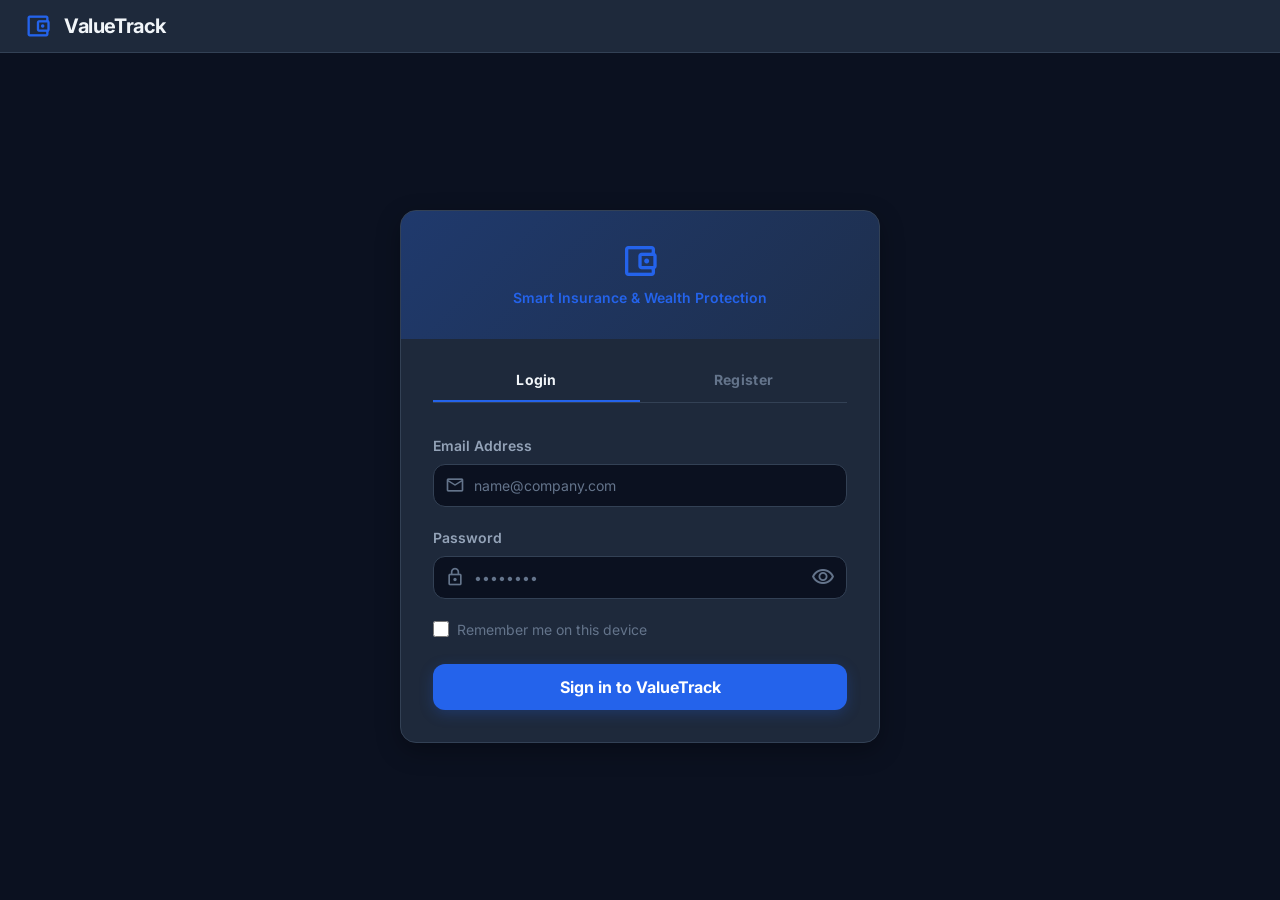
==== frontend/admin.html @ 28336336 "add admin panel" ====
<!DOCTYPE html>
<html lang="en">
<head>
    <meta charset="UTF-8">
    <meta name="viewport" content="width=device-width, initial-scale=1.0">
    <title>ValueTrack — Admin Panel</title>
    <meta name="description" content="Admin panel for managing insurance plans, scoring weights, and expense categories.">
    <link rel="stylesheet" href="css/styles.css">
</head>
<body>
    <div class="app-layout">
        <!-- Sidebar -->
        <aside class="sidebar">
            <div class="sidebar-brand">
                <div class="sidebar-brand-icon">
                    <span class="material-symbols-outlined">admin_panel_settings</span>
                </div>
                <div>
                    <div class="sidebar-brand-title">ValueTrack</div>
                    <div class="sidebar-brand-sub">Admin Panel</div>
                </div>
            </div>
            <nav class="sidebar-nav">
                <a href="dashboard.html">
                    <span class="material-symbols-outlined">dashboard</span>
                    <span>Dashboard</span>
                </a>
                <a href="loans.html">
                    <span class="material-symbols-outlined">payments</span>
                    <span>Loans &amp; EMI</span>
                </a>
                <a href="expenses.html">
                    <span class="material-symbols-outlined">receipt_long</span>
                    <span>Expenses</span>
                </a>
                <a href="insurance.html">
                    <span class="material-symbols-outlined">verified_user</span>
                    <span>Insurance</span>
                </a>
                <div class="sidebar-divider"></div>
                <a href="admin.html" class="active">
                    <span class="material-symbols-outlined fill-icon">admin_panel_settings</span>
                    <span>Admin Panel</span>
                </a>
            </nav>
            <div class="sidebar-footer">
                <div class="sidebar-user" onclick="logout()" style="cursor:pointer;" title="Click to logout">
                    <div class="sidebar-user-avatar" style="background:var(--color-danger);">
                        <span class="material-symbols-outlined" style="font-size:1.25rem;">shield_person</span>
                    </div>
                    <div style="flex:1; min-width:0;">
                        <div class="sidebar-user-name" id="userName">Admin</div>
                        <div class="sidebar-user-role" style="color:var(--color-warning);">Administrator</div>
                    </div>
                    <span class="material-symbols-outlined" style="font-size:1.125rem; color:var(--color-text-muted);">logout</span>
                </div>
            </div>
        </aside>

        <!-- Main Content -->
        <main class="main-content">
            <!-- Top Header -->
            <header class="top-header">
                <div class="flex items-center gap-4">
                    <h2 class="top-header-title">Admin Panel</h2>
                    <span class="admin-badge">ADMIN</span>
                </div>
                <div class="top-header-actions">
                    <a href="dashboard.html" class="btn btn-outline btn-sm">
                        <span class="material-symbols-outlined" style="font-size:1rem;">arrow_back</span>
                        Back to App
                    </a>
                </div>
            </header>

            <!-- Scrollable Content -->
            <div class="content-area">
                <div class="content-inner" style="display:flex; flex-direction:column; gap:2rem;">

                    <!-- Admin Tab Navigation -->
                    <div class="admin-tabs">
                        <button class="admin-tab-btn active" data-tab="insurance">
                            <span class="material-symbols-outlined">shield</span>
                            Insurance Plans
                        </button>
                        <button class="admin-tab-btn" data-tab="categories">
                            <span class="material-symbols-outlined">category</span>
                            Expense Categories
                        </button>
                        <button class="admin-tab-btn" data-tab="users">
                            <span class="material-symbols-outlined">group</span>
                            Users
                        </button>
                    </div>

                    <!-- TAB 1: Insurance Management -->
                    <div id="tab-insurance" class="admin-tab-panel active">
                        <div class="flex items-center justify-between mb-6">
                            <div>
                                <h2>Insurance Plans</h2>
                                <p class="text-sm text-muted mt-1">Manage insurance plans. Changes reflect immediately in recommendations.</p>
                            </div>
                            <button class="btn btn-primary" id="btnAddPlan">
                                <span class="material-symbols-outlined" style="font-size:1.125rem;">add</span>
                                Add Plan
                            </button>
                        </div>

                        <div id="insuranceAlert"></div>

                        <div class="card-flat">
                            <div class="table-wrap">
                                <table id="insuranceTable">
                                    <thead>
                                        <tr>
                                            <th>ID</th>
                                            <th>Plan Name</th>
                                            <th>Type</th>
                                            <th>Age</th>
                                            <th style="text-align:right;">Premium/mo</th>
                                            <th style="text-align:right;">Coverage</th>
                                            <th>Critical</th>
                                            <th>Maternity</th>
                                            <th>Accident</th>
                                            <th>Co-Pay</th>
                                            <th>Actions</th>
                                        </tr>
                                    </thead>
                                    <tbody id="insuranceTableBody">
                                        <tr><td colspan="11" class="text-center text-muted" style="padding:2rem;">Loading...</td></tr>
                                    </tbody>
                                </table>
                            </div>
                        </div>
                    </div>

                    <!-- TAB 2: Expense Categories -->
                    <div id="tab-categories" class="admin-tab-panel">
                        <div class="flex items-center justify-between mb-6">
                            <div>
                                <h2>Expense Categories</h2>
                                <p class="text-sm text-muted mt-1">Manage categories available for expense tracking.</p>
                            </div>
                            <button class="btn btn-primary" id="btnAddCategory">
                                <span class="material-symbols-outlined" style="font-size:1.125rem;">add</span>
                                Add Category
                            </button>
                        </div>

                        <div id="categoriesAlert"></div>

                        <div class="card-flat" style="max-width:640px;">
                            <div class="table-wrap">
                                <table id="categoriesTable">
                                    <thead>
                                        <tr>
                                            <th>ID</th>
                                            <th>Icon</th>
                                            <th>Category Name</th>
                                            <th>Actions</th>
                                        </tr>
                                    </thead>
                                    <tbody id="categoriesTableBody">
                                        <tr><td colspan="4" class="text-center text-muted" style="padding:2rem;">Loading...</td></tr>
                                    </tbody>
                                </table>
                            </div>
                        </div>
                    </div>

                    <!-- TAB 3: Users (read-only) -->
                    <div id="tab-users" class="admin-tab-panel">
                        <div class="mb-6">
                            <h2>User Accounts</h2>
                            <p class="text-sm text-muted mt-1">Overview of all registered users.</p>
                        </div>

                        <div class="card-flat">
                            <div class="table-wrap">
                                <table id="usersTable">
                                    <thead>
                                        <tr>
                                            <th>ID</th>
                                            <th>Name</th>
                                            <th>Email</th>
                                            <th>Role</th>
                                            <th>Registered</th>
                                        </tr>
                                    </thead>
                                    <tbody id="usersTableBody">
                                        <tr><td colspan="5" class="text-center text-muted" style="padding:2rem;">Loading...</td></tr>
                                    </tbody>
                                </table>
                            </div>
                        </div>
                    </div>

                </div>
            </div>
        </main>
    </div>

    <!-- Modal: Insurance Plan Form -->
    <div id="planModal" class="modal-overlay hidden">
        <div class="modal-container">
            <div class="modal-header">
                <h3 id="planModalTitle">Add Insurance Plan</h3>
                <button class="icon-btn" id="closePlanModal">
                    <span class="material-symbols-outlined">close</span>
                </button>
            </div>
            <form id="planForm" class="modal-body">
                <input type="hidden" id="planId">
                <div class="form-row">
                    <div class="form-group">
                        <label class="form-label" for="planName">Plan Name</label>
                        <input class="form-input" type="text" id="planName" required placeholder="e.g. HealthShield Basic">
                    </div>
                    <div class="form-group">
                        <label class="form-label" for="planType">Plan Type</label>
                        <select class="form-select" id="planType" required>
                            <option value="">Select Type</option>
                            <option value="Health">Health</option>
                            <option value="Critical Illness">Critical Illness</option>
                            <option value="Accident">Accident</option>
                            <option value="Maternity">Maternity</option>
                            <option value="Comprehensive">Comprehensive</option>
                        </select>
                    </div>
                </div>
                <div class="form-row">
                    <div class="form-group">
                        <label class="form-label" for="planMinAge">Min Age</label>
                        <input class="form-input" type="number" id="planMinAge" required min="0" max="120" placeholder="18">
                    </div>
                    <div class="form-group">
                        <label class="form-label" for="planMaxAge">Max Age</label>
                        <input class="form-input" type="number" id="planMaxAge" required min="0" max="120" placeholder="65">
                    </div>
                </div>
                <div class="form-row">
                    <div class="form-group">
                        <label class="form-label" for="planPremium">Monthly Premium (₹)</label>
                        <input class="form-input" type="number" id="planPremium" required min="0" step="0.01" placeholder="1500">
                    </div>
                    <div class="form-group">
                        <label class="form-label" for="planCoverage">Coverage Amount (₹)</label>
                        <input class="form-input" type="number" id="planCoverage" required min="0" step="0.01" placeholder="500000">
                    </div>
                </div>
                <div class="form-row">
                    <div class="form-group">
                        <label class="form-label" for="planCoPay">Co-Pay (%)</label>
                        <input class="form-input" type="number" id="planCoPay" min="0" max="100" placeholder="20">
                    </div>
                    <div class="form-group"></div>
                </div>
                <div style="display:flex; gap:2rem; flex-wrap:wrap; padding:0.5rem 0;">
                    <div class="toggle-wrap">
                        <div>
                            <span style="font-size:0.875rem; font-weight:600;">Critical Illness</span><br>
                            <span class="text-xs text-muted">Covers critical illness</span>
                        </div>
                        <label class="toggle-switch">
                            <input type="checkbox" id="planCritical">
                            <span class="toggle-slider"></span>
                        </label>
                    </div>
                    <div class="toggle-wrap">
                        <div>
                            <span style="font-size:0.875rem; font-weight:600;">Maternity</span><br>
                            <span class="text-xs text-muted">Covers maternity</span>
                        </div>
                        <label class="toggle-switch">
                            <input type="checkbox" id="planMaternity">
                            <span class="toggle-slider"></span>
                        </label>
                    </div>
                    <div class="toggle-wrap">
                        <div>
                            <span style="font-size:0.875rem; font-weight:600;">Accident</span><br>
                            <span class="text-xs text-muted">Covers accidents</span>
                        </div>
                        <label class="toggle-switch">
                            <input type="checkbox" id="planAccident">
                            <span class="toggle-slider"></span>
                        </label>
                    </div>
                </div>
                <div class="modal-footer">
                    <button type="button" class="btn btn-secondary" id="cancelPlanModal">Cancel</button>
                    <button type="submit" class="btn btn-primary" id="savePlanBtn">Save Plan</button>
                </div>
            </form>
        </div>
    </div>

    <!-- Modal: Category Form -->
    <div id="categoryModal" class="modal-overlay hidden">
        <div class="modal-container" style="max-width:420px;">
            <div class="modal-header">
                <h3 id="categoryModalTitle">Add Category</h3>
                <button class="icon-btn" id="closeCategoryModal">
                    <span class="material-symbols-outlined">close</span>
                </button>
            </div>
            <form id="categoryForm" class="modal-body">
                <input type="hidden" id="categoryId">
                <div class="form-group">
                    <label class="form-label" for="categoryName">Category Name</label>
                    <input class="form-input" type="text" id="categoryName" required placeholder="e.g. Groceries">
                </div>
                <div class="form-group">
                    <label class="form-label" for="categoryIcon">Material Icon Name</label>
                    <input class="form-input" type="text" id="categoryIcon" placeholder="e.g. shopping_cart">
                    <p class="form-help">Google Material Symbol name (optional)</p>
                </div>
                <div class="modal-footer">
                    <button type="button" class="btn btn-secondary" id="cancelCategoryModal">Cancel</button>
                    <button type="submit" class="btn btn-primary" id="saveCategoryBtn">Save Category</button>
                </div>
            </form>
        </div>
    </div>

    <!-- Confirm Delete Dialog -->
    <div id="deleteModal" class="modal-overlay hidden">
        <div class="modal-container" style="max-width:380px;">
            <div class="modal-header">
                <h3>Confirm Delete</h3>
                <button class="icon-btn" id="closeDeleteModal">
                    <span class="material-symbols-outlined">close</span>
                </button>
            </div>
            <div class="modal-body" style="padding:1.5rem;">
                <p id="deleteMessage" style="color:var(--color-text-secondary);">Are you sure you want to delete this item? This action cannot be undone.</p>
            </div>
            <div class="modal-footer" style="padding:0 1.5rem 1.5rem;">
                <button type="button" class="btn btn-secondary" id="cancelDeleteModal">Cancel</button>
                <button type="button" class="btn btn-danger" id="confirmDeleteBtn">Delete</button>
            </div>
        </div>
    </div>

    <script src="js/api.js"></script>
    <script src="js/admin.js"></script>
</body>
</html>
---- frontend/css/styles.css ----
/* ============================================================
   ValueTrack — Design System & Styles
   Premium dark sidebar layout with Inter font
   Vanilla CSS — Inspired by Stitch designs
   ============================================================ */

/* ---- Google Fonts ---- */
@import url('https://fonts.googleapis.com/css2?family=Inter:wght@300;400;500;600;700;800;900&display=swap');
@import url('https://fonts.googleapis.com/css2?family=Material+Symbols+Outlined:wght,FILL@100..700,0..1&display=swap');

/* ---- CSS Custom Properties (Design Tokens) ---- */
:root {
    --color-primary: #2463eb;
    --color-primary-hover: #1d4ed8;
    --color-primary-soft: rgba(36, 99, 235, 0.10);
    --color-primary-soft-hover: rgba(36, 99, 235, 0.20);
    --color-primary-shadow: rgba(36, 99, 235, 0.25);

    --color-bg: #0B1120;
    --color-surface: #1E293B;
    --color-surface-hover: #334155;
    --color-surface-alt: rgba(11, 17, 32, 0.30);

    --color-text-main: #f1f5f9;
    --color-text-secondary: #94a3b8;
    --color-text-muted: #64748b;
    --color-text-dim: #475569;

    --color-border: #334155;
    --color-border-subtle: rgba(51, 65, 85, 0.60);
    --color-border-hover: #475569;

    --color-success: #22c55e;
    --color-success-soft: rgba(34, 197, 94, 0.10);
    --color-danger: #ef4444;
    --color-danger-soft: rgba(239, 68, 68, 0.10);
    --color-warning: #f59e0b;
    --color-warning-soft: rgba(245, 158, 11, 0.10);
    --color-info: #3b82f6;
    --color-info-soft: rgba(59, 130, 246, 0.10);

    --color-emerald: #10b981;
    --color-emerald-soft: rgba(16, 185, 129, 0.10);
    --color-amber: #f59e0b;
    --color-amber-soft: rgba(245, 158, 11, 0.10);
    --color-indigo: #818cf8;
    --color-indigo-soft: rgba(129, 140, 248, 0.10);
    --color-rose: #f43f5e;
    --color-rose-soft: rgba(244, 63, 94, 0.10);
    --color-cyan: #06b6d4;
    --color-cyan-soft: rgba(6, 182, 212, 0.10);
    --color-orange: #f97316;
    --color-orange-soft: rgba(249, 115, 22, 0.10);
    --color-purple: #a855f7;
    --color-purple-soft: rgba(168, 85, 247, 0.10);
    --color-blue: #3b82f6;
    --color-blue-soft: rgba(59, 130, 246, 0.10);

    --font-family: 'Inter', -apple-system, BlinkMacSystemFont, sans-serif;
    --radius-sm: 0.25rem;
    --radius-md: 0.5rem;
    --radius-lg: 0.75rem;
    --radius-xl: 1rem;
    --radius-full: 9999px;

    --shadow-sm: 0 1px 2px rgba(0, 0, 0, 0.20);
    --shadow-md: 0 4px 12px rgba(0, 0, 0, 0.25);
    --shadow-lg: 0 8px 24px rgba(0, 0, 0, 0.30);
    --shadow-primary: 0 4px 14px var(--color-primary-shadow);

    --transition: 200ms ease;
    --sidebar-width: 256px;
}

/* ---- Reset & Base ---- */
*, *::before, *::after {
    box-sizing: border-box;
    margin: 0;
    padding: 0;
}

html {
    font-size: 16px;
    -webkit-font-smoothing: antialiased;
    -moz-osx-font-smoothing: grayscale;
}

body {
    font-family: var(--font-family);
    background: var(--color-bg);
    color: var(--color-text-main);
    min-height: 100vh;
    line-height: 1.5;
}

a {
    color: var(--color-primary);
    text-decoration: none;
    transition: color var(--transition);
}
a:hover { color: var(--color-primary-hover); }

img { max-width: 100%; }

.material-symbols-outlined {
    font-variation-settings: 'FILL' 0, 'wght' 400, 'GRAD' 0, 'opsz' 24;
}
.fill-icon {
    font-variation-settings: 'FILL' 1;
}

/* ---- Typography ---- */
h1, h2, h3, h4 {
    font-weight: 700;
    letter-spacing: -0.02em;
    color: var(--color-text-main);
}
h1 { font-size: 1.875rem; line-height: 1.2; }
h2 { font-size: 1.25rem; line-height: 1.3; }
h3 { font-size: 1.125rem; line-height: 1.4; }
h4 { font-size: 1rem; }

.text-secondary { color: var(--color-text-secondary); }
.text-muted { color: var(--color-text-muted); }
.text-success { color: var(--color-success); }
.text-danger { color: var(--color-danger); }
.text-warning { color: var(--color-warning); }
.text-primary { color: var(--color-primary); }
.text-sm { font-size: 0.875rem; }
.text-xs { font-size: 0.75rem; }
.text-right { text-align: right; }
.text-center { text-align: center; }
.font-semibold { font-weight: 600; }
.font-bold { font-weight: 700; }
.font-black { font-weight: 900; }
.font-medium { font-weight: 500; }
.uppercase { text-transform: uppercase; }
.tracking-wider { letter-spacing: 0.05em; }
.tracking-widest { letter-spacing: 0.1em; }
.truncate { overflow: hidden; text-overflow: ellipsis; white-space: nowrap; }

/* ---- App Layout: Sidebar + Main ---- */
.app-layout {
    display: flex;
    height: 100vh;
    overflow: hidden;
}

/* ---- Sidebar ---- */
.sidebar {
    width: var(--sidebar-width);
    border-right: 1px solid var(--color-border);
    background: var(--color-bg);
    display: flex;
    flex-direction: column;
    flex-shrink: 0;
    overflow-y: auto;
}

.sidebar-brand {
    padding: 1.5rem;
    display: flex;
    align-items: center;
    gap: 0.75rem;
}

.sidebar-brand-icon {
    width: 2rem;
    height: 2rem;
    background: var(--color-primary);
    border-radius: var(--radius-lg);
    display: flex;
    align-items: center;
    justify-content: center;
    color: white;
}
.sidebar-brand-icon .material-symbols-outlined { font-size: 1.25rem; }

.sidebar-brand-title {
    font-size: 1.25rem;
    font-weight: 700;
    color: var(--color-text-main);
    letter-spacing: -0.025em;
}

.sidebar-brand-sub {
    font-size: 0.6875rem;
    font-weight: 600;
    color: var(--color-text-muted);
    text-transform: uppercase;
    letter-spacing: 0.06em;
}

/* Sidebar Navigation */
.sidebar-nav {
    flex: 1;
    padding: 0 1rem;
    display: flex;
    flex-direction: column;
    gap: 0.25rem;
    margin-top: 0.5rem;
}

.sidebar-nav a {
    display: flex;
    align-items: center;
    gap: 0.75rem;
    padding: 0.5rem 0.75rem;
    border-radius: var(--radius-lg);
    font-size: 0.875rem;
    font-weight: 500;
    color: var(--color-text-muted);
    transition: all var(--transition);
    text-decoration: none;
}

.sidebar-nav a:hover {
    color: var(--color-text-main);
    background: var(--color-surface);
}

.sidebar-nav a.active {
    color: var(--color-primary);
    background: var(--color-primary-soft);
    font-weight: 600;
}

.sidebar-nav a.active .material-symbols-outlined {
    color: var(--color-primary);
}

.sidebar-divider {
    border-top: 1px solid var(--color-border);
    margin: 1rem 0.75rem;
}

/* Sidebar Footer */
.sidebar-footer {
    padding: 1rem;
    border-top: 1px solid var(--color-border);
}

.sidebar-user {
    display: flex;
    align-items: center;
    gap: 0.75rem;
    padding: 0.625rem;
    background: rgba(51, 65, 85, 0.40);
    border-radius: var(--radius-xl);
}

.sidebar-user-avatar {
    width: 2.5rem;
    height: 2.5rem;
    border-radius: 50%;
    background: var(--color-primary);
    display: flex;
    align-items: center;
    justify-content: center;
    color: white;
    font-weight: 700;
    font-size: 0.875rem;
    flex-shrink: 0;
    overflow: hidden;
}

.sidebar-user-avatar img {
    width: 100%;
    height: 100%;
    object-fit: cover;
}

.sidebar-user-name {
    font-size: 0.875rem;
    font-weight: 600;
    color: var(--color-text-main);
}

.sidebar-user-role {
    font-size: 0.6875rem;
    color: var(--color-text-muted);
}

/* ---- Main Content Area ---- */
.main-content {
    flex: 1;
    display: flex;
    flex-direction: column;
    overflow: hidden;
    background: var(--color-bg);
}

/* Top Header Bar */
.top-header {
    height: 4rem;
    border-bottom: 1px solid var(--color-border);
    display: flex;
    align-items: center;
    justify-content: space-between;
    padding: 0 2rem;
    background: rgba(11, 17, 32, 0.50);
    backdrop-filter: blur(12px);
    -webkit-backdrop-filter: blur(12px);
    position: sticky;
    top: 0;
    z-index: 10;
    flex-shrink: 0;
}

.top-header-title {
    font-size: 1.25rem;
    font-weight: 700;
    color: var(--color-text-main);
}

.top-header-actions {
    display: flex;
    align-items: center;
    gap: 0.75rem;
}

.icon-btn {
    width: 2.25rem;
    height: 2.25rem;
    display: flex;
    align-items: center;
    justify-content: center;
    border-radius: var(--radius-lg);
    background: var(--color-surface);
    color: var(--color-text-muted);
    border: none;
    cursor: pointer;
    transition: all var(--transition);
    position: relative;
}
.icon-btn:hover {
    color: var(--color-text-main);
    background: var(--color-surface-hover);
}

.icon-btn .notification-dot {
    position: absolute;
    top: 0.375rem;
    right: 0.375rem;
    width: 0.5rem;
    height: 0.5rem;
    background: var(--color-danger);
    border-radius: 50%;
    border: 2px solid var(--color-bg);
}

.header-divider {
    width: 1px;
    height: 1.5rem;
    background: var(--color-border);
    margin: 0 0.5rem;
}

.header-user {
    display: flex;
    align-items: center;
    gap: 0.625rem;
    cursor: pointer;
}

.header-user-avatar {
    width: 2rem;
    height: 2rem;
    border-radius: 50%;
    background: var(--color-surface);
    border: 2px solid rgba(36, 99, 235, 0.20);
    overflow: hidden;
    transition: border-color var(--transition);
}
.header-user:hover .header-user-avatar {
    border-color: var(--color-primary);
}

.header-user-name {
    font-size: 0.875rem;
    font-weight: 600;
    color: var(--color-text-main);
}

/* Scrollable Content Area */
.content-area {
    flex: 1;
    overflow-y: auto;
    padding: 2rem;
}

.content-area > .content-inner {
    max-width: 1200px;
    margin: 0 auto;
}

/* ---- Search Bar ---- */
.search-bar {
    position: relative;
    width: 100%;
    max-width: 28rem;
}

.search-bar .material-symbols-outlined {
    position: absolute;
    left: 0.75rem;
    top: 50%;
    transform: translateY(-50%);
    color: var(--color-text-muted);
    font-size: 1.25rem;
}

.search-bar input {
    width: 100%;
    padding: 0.5rem 1rem 0.5rem 2.5rem;
    background: var(--color-surface);
    border: none;
    border-radius: var(--radius-lg);
    color: var(--color-text-main);
    font-family: var(--font-family);
    font-size: 0.875rem;
    outline: none;
    transition: all var(--transition);
}

.search-bar input::placeholder {
    color: var(--color-text-muted);
}

.search-bar input:focus {
    box-shadow: 0 0 0 2px var(--color-primary);
}

/* ---- Flexbox & Grid Utilities ---- */
.flex { display: flex; }
.flex-col { flex-direction: column; }
.flex-row { flex-direction: row; }
.items-center { align-items: center; }
.items-start { align-items: flex-start; }
.items-end { align-items: flex-end; }
.justify-between { justify-content: space-between; }
.justify-center { justify-content: center; }
.justify-end { justify-content: flex-end; }
.gap-1 { gap: 0.25rem; }
.gap-2 { gap: 0.5rem; }
.gap-3 { gap: 0.75rem; }
.gap-4 { gap: 1rem; }
.gap-6 { gap: 1.5rem; }
.gap-8 { gap: 2rem; }
.flex-1 { flex: 1; }
.flex-wrap { flex-wrap: wrap; }
.shrink-0 { flex-shrink: 0; }

.grid { display: grid; }
.grid-cols-1 { grid-template-columns: 1fr; }
.grid-cols-2 { grid-template-columns: repeat(2, 1fr); }
.grid-cols-3 { grid-template-columns: repeat(3, 1fr); }
.grid-cols-4 { grid-template-columns: repeat(4, 1fr); }

@media (min-width: 768px) {
    .md-grid-cols-2 { grid-template-columns: repeat(2, 1fr); }
    .md-grid-cols-3 { grid-template-columns: repeat(3, 1fr); }
    .md-grid-cols-4 { grid-template-columns: repeat(4, 1fr); }
}

@media (max-width: 1024px) {
    .grid-cols-4 { grid-template-columns: repeat(2, 1fr); }
    .grid-cols-3 { grid-template-columns: repeat(2, 1fr); }
}
@media (max-width: 640px) {
    .grid-cols-4, .grid-cols-3, .grid-cols-2 { grid-template-columns: 1fr; }
}

/* Spacing */
.mb-1 { margin-bottom: 0.25rem; }
.mb-2 { margin-bottom: 0.5rem; }
.mb-4 { margin-bottom: 1rem; }
.mb-6 { margin-bottom: 1.5rem; }
.mb-8 { margin-bottom: 2rem; }
.mt-1 { margin-top: 0.25rem; }
.mt-2 { margin-top: 0.5rem; }
.mt-4 { margin-top: 1rem; }
.mt-6 { margin-top: 1rem; }
.mt-8 { margin-top: 2rem; }
.p-2 { padding: 0.5rem; }
.p-4 { padding: 1rem; }
.p-6 { padding: 1.5rem; }
.px-4 { padding-left: 1rem; padding-right: 1rem; }
.px-6 { padding-left: 1.5rem; padding-right: 1.5rem; }
.py-2 { padding-top: 0.5rem; padding-bottom: 0.5rem; }
.py-4 { padding-top: 1rem; padding-bottom: 1rem; }
.w-full { width: 100%; }
.hidden { display: none !important; }

/* ---- Card Component ---- */
.card {
    background: var(--color-surface);
    border: 1px solid var(--color-border);
    border-radius: var(--radius-xl);
    padding: 1.5rem;
    transition: border-color var(--transition);
}

.card:hover {
    border-color: var(--color-border-hover);
}

.card-flat {
    background: var(--color-surface);
    border: 1px solid var(--color-border);
    border-radius: var(--radius-xl);
    overflow: hidden;
}

/* ---- Stat Cards ---- */
.stat-card {
    position: relative;
}

.stat-icon {
    width: 2.5rem;
    height: 2.5rem;
    border-radius: var(--radius-lg);
    display: flex;
    align-items: center;
    justify-content: center;
    font-size: 1.25rem;
}

.stat-icon.blue { background: var(--color-blue-soft); color: var(--color-blue); }
.stat-icon.amber { background: var(--color-amber-soft); color: var(--color-amber); }
.stat-icon.indigo { background: var(--color-indigo-soft); color: var(--color-indigo); }
.stat-icon.emerald { background: var(--color-emerald-soft); color: var(--color-emerald); }
.stat-icon.rose { background: var(--color-rose-soft); color: var(--color-rose); }

.stat-label {
    font-size: 0.875rem;
    font-weight: 500;
    color: var(--color-text-muted);
    margin-bottom: 0.25rem;
}

.stat-value {
    font-size: 1.5rem;
    font-weight: 700;
    color: var(--color-text-main);
}

.stat-sub {
    font-size: 0.75rem;
    color: var(--color-text-muted);
    margin-top: 0.375rem;
}

/* Trend Badges */
.trend-badge {
    display: inline-flex;
    align-items: center;
    gap: 0.125rem;
    padding: 0.125rem 0.5rem;
    border-radius: var(--radius-full);
    font-size: 0.6875rem;
    font-weight: 700;
}

.trend-badge.up {
    background: var(--color-emerald-soft);
    color: var(--color-emerald);
}

.trend-badge.down {
    background: var(--color-rose-soft);
    color: var(--color-rose);
}

.trend-badge.neutral {
    background: rgba(100, 116, 139, 0.15);
    color: var(--color-text-muted);
}

.trend-badge .material-symbols-outlined {
    font-size: 0.875rem;
}

/* ---- Buttons ---- */
.btn {
    display: inline-flex;
    align-items: center;
    gap: 0.5rem;
    padding: 0.625rem 1.25rem;
    border-radius: var(--radius-lg);
    font-family: var(--font-family);
    font-size: 0.875rem;
    font-weight: 700;
    cursor: pointer;
    transition: all var(--transition);
    border: none;
    outline: none;
    line-height: 1.4;
    white-space: nowrap;
}

.btn:disabled {
    opacity: 0.5;
    cursor: not-allowed;
}

.btn-primary {
    background: var(--color-primary);
    color: white;
    box-shadow: var(--shadow-primary);
}

.btn-primary:hover:not(:disabled) {
    background: var(--color-primary-hover);
    transform: translateY(-1px);
}

.btn-primary:active:not(:disabled) {
    transform: scale(0.98);
}

.btn-secondary {
    background: var(--color-surface);
    color: var(--color-text-main);
    border: 1px solid var(--color-border);
}

.btn-secondary:hover:not(:disabled) {
    background: var(--color-surface-hover);
    border-color: var(--color-border-hover);
}

.btn-outline {
    background: transparent;
    color: var(--color-text-secondary);
    border: 1px solid var(--color-border);
}

.btn-outline:hover:not(:disabled) {
    background: var(--color-surface);
    color: var(--color-text-main);
}

.btn-danger {
    background: var(--color-danger);
    color: white;
}

.btn-sm {
    padding: 0.375rem 0.75rem;
    font-size: 0.8125rem;
}

.btn-lg {
    padding: 0.75rem 1.5rem;
    font-size: 1rem;
}

.btn-full {
    width: 100%;
    justify-content: center;
}

/* ---- Forms ---- */
.form-group {
    margin-bottom: 1.25rem;
}

.form-label {
    display: block;
    font-size: 0.75rem;
    font-weight: 600;
    color: var(--color-text-muted);
    margin-bottom: 0.5rem;
    text-transform: uppercase;
    letter-spacing: 0.05em;
}

.form-input,
.form-select,
.form-textarea {
    width: 100%;
    padding: 0.75rem 1rem;
    border: 1px solid var(--color-border);
    border-radius: var(--radius-lg);
    font-family: var(--font-family);
    font-size: 0.875rem;
    color: var(--color-text-main);
    background: var(--color-bg);
    transition: border-color var(--transition), box-shadow var(--transition);
    outline: none;
    appearance: auto;
}

.form-input:focus,
.form-select:focus,
.form-textarea:focus {
    border-color: var(--color-primary);
    box-shadow: 0 0 0 2px var(--color-primary-soft);
}

.form-input::placeholder {
    color: var(--color-text-muted);
}

.form-textarea {
    resize: vertical;
    min-height: 80px;
}

.form-help {
    font-size: 0.6875rem;
    color: var(--color-text-muted);
    margin-top: 0.25rem;
}

.form-error {
    font-size: 0.6875rem;
    color: var(--color-danger);
    margin-top: 0.25rem;
}

.form-row {
    display: grid;
    grid-template-columns: 1fr 1fr;
    gap: 1rem;
}

.form-grid-4 {
    display: grid;
    grid-template-columns: repeat(4, 1fr);
    gap: 1.5rem;
}

@media (max-width: 1024px) {
    .form-grid-4 { grid-template-columns: repeat(2, 1fr); }
}
@media (max-width: 640px) {
    .form-row, .form-grid-4 { grid-template-columns: 1fr; }
}

/* Input with icon prefix */
.input-icon-wrap {
    position: relative;
}

.input-icon-wrap .icon-prefix {
    position: absolute;
    left: 0.75rem;
    top: 50%;
    transform: translateY(-50%);
    color: var(--color-text-muted);
    font-size: 1.25rem;
    pointer-events: none;
}

.input-icon-wrap .icon-prefix-text {
    position: absolute;
    left: 0.75rem;
    top: 50%;
    transform: translateY(-50%);
    color: var(--color-text-muted);
    font-weight: 500;
    pointer-events: none;
}

.input-icon-wrap .form-input {
    padding-left: 2.5rem;
}

.input-icon-wrap .icon-suffix {
    position: absolute;
    right: 0.75rem;
    top: 50%;
    transform: translateY(-50%);
    color: var(--color-text-muted);
    cursor: pointer;
}

/* ---- Table ---- */
.table-wrap {
    overflow-x: auto;
}

table {
    width: 100%;
    border-collapse: collapse;
    text-align: left;
}

thead tr {
    background: var(--color-surface-alt);
}

th {
    padding: 1rem 1.5rem;
    font-size: 0.6875rem;
    font-weight: 700;
    color: var(--color-text-muted);
    text-transform: uppercase;
    letter-spacing: 0.06em;
    white-space: nowrap;
    border-bottom: 1px solid var(--color-border);
}

td {
    padding: 1rem 1.5rem;
    font-size: 0.875rem;
    color: var(--color-text-main);
}

tbody tr {
    transition: background var(--transition);
    border-bottom: 1px solid var(--color-border-subtle);
}

tbody tr:hover {
    background: rgba(51, 65, 85, 0.30);
}

tbody tr:last-child {
    border-bottom: none;
}

/* ---- Badges / Tags ---- */
.badge {
    display: inline-flex;
    align-items: center;
    padding: 0.25rem 0.625rem;
    border-radius: var(--radius-full);
    font-size: 0.6875rem;
    font-weight: 600;
}

.badge-success { background: var(--color-success-soft); color: var(--color-success); }
.badge-danger { background: var(--color-danger-soft); color: var(--color-danger); }
.badge-primary { background: var(--color-primary-soft); color: var(--color-primary); }
.badge-warning { background: var(--color-warning-soft); color: var(--color-warning); }
.badge-info { background: var(--color-info-soft); color: var(--color-info); }
.badge-neutral { background: rgba(100, 116, 139, 0.15); color: var(--color-text-muted); }

/* Category badges */
.category-badge {
    display: inline-flex;
    align-items: center;
    padding: 0.25rem 0.625rem;
    border-radius: var(--radius-full);
    font-size: 0.6875rem;
    font-weight: 600;
    border: 1px solid;
}
.category-badge.food { background: var(--color-orange-soft); color: var(--color-orange); border-color: rgba(249, 115, 22, 0.20); }
.category-badge.transport { background: var(--color-blue-soft); color: var(--color-blue); border-color: rgba(59, 130, 246, 0.20); }
.category-badge.entertainment { background: var(--color-purple-soft); color: var(--color-purple); border-color: rgba(168, 85, 247, 0.20); }
.category-badge.shopping { background: var(--color-emerald-soft); color: var(--color-emerald); border-color: rgba(16, 185, 129, 0.20); }
.category-badge.utilities { background: var(--color-cyan-soft); color: var(--color-cyan); border-color: rgba(6, 182, 212, 0.20); }
.category-badge.rent { background: var(--color-rose-soft); color: var(--color-rose); border-color: rgba(244, 63, 94, 0.20); }
.category-badge.education { background: var(--color-indigo-soft); color: var(--color-indigo); border-color: rgba(129, 140, 248, 0.20); }
.category-badge.healthcare { background: var(--color-emerald-soft); color: var(--color-emerald); border-color: rgba(16, 185, 129, 0.20); }
.category-badge.default { background: rgba(100, 116, 139, 0.10); color: var(--color-text-muted); border-color: rgba(100, 116, 139, 0.20); }

/* Status badges */
.status-badge {
    display: inline-flex;
    align-items: center;
    gap: 0.25rem;
    padding: 0.125rem 0.5rem;
    border-radius: var(--radius-sm);
    font-size: 0.6875rem;
    font-weight: 600;
}
.status-badge.paid { background: var(--color-success-soft); color: var(--color-success); }
.status-badge.upcoming { background: var(--color-info-soft); color: var(--color-info); }
.status-badge.planned { background: rgba(100, 116, 139, 0.15); color: var(--color-text-muted); }
.status-badge.completed { background: var(--color-success-soft); color: var(--color-success); }

.status-dot {
    width: 0.5rem;
    height: 0.5rem;
    border-radius: 50%;
    display: inline-block;
}
.status-dot.green { background: var(--color-success); }
.status-dot.blue { background: var(--color-primary); }

/* ---- Alerts ---- */
.alert {
    padding: 0.875rem 1rem;
    border-radius: var(--radius-lg);
    font-size: 0.8125rem;
    font-weight: 500;
    display: flex;
    align-items: center;
    gap: 0.5rem;
    margin-bottom: 1rem;
}

.alert-success {
    background: var(--color-success-soft);
    color: var(--color-success);
    border: 1px solid rgba(34, 197, 94, 0.20);
}

.alert-danger {
    background: var(--color-danger-soft);
    color: var(--color-danger);
    border: 1px solid rgba(239, 68, 68, 0.20);
}

.alert-info {
    background: var(--color-primary-soft);
    color: var(--color-primary);
    border: 1px solid rgba(36, 99, 235, 0.20);
}

.alert-warning {
    background: var(--color-warning-soft);
    color: var(--color-warning);
    border: 1px solid rgba(245, 158, 11, 0.20);
}

/* ---- Page Header ---- */
.page-header {
    display: flex;
    flex-wrap: wrap;
    align-items: flex-end;
    justify-content: space-between;
    gap: 1rem;
    margin-bottom: 2rem;
}

.page-header h1 {
    font-size: 1.875rem;
    font-weight: 900;
}

.page-header p {
    color: var(--color-text-muted);
    margin-top: 0.25rem;
}

/* ---- Upload Zone ---- */
.upload-zone {
    border: 2px dashed var(--color-border);
    border-radius: var(--radius-lg);
    padding: 2rem;
    text-align: center;
    cursor: pointer;
    transition: all var(--transition);
    background: var(--color-bg);
}

.upload-zone:hover,
.upload-zone.dragover {
    border-color: var(--color-primary);
    background: var(--color-primary-soft);
}

.upload-zone .material-symbols-outlined {
    font-size: 2.5rem;
    color: var(--color-text-muted);
    margin-bottom: 0.5rem;
}

.upload-zone p {
    font-size: 0.875rem;
    color: var(--color-text-secondary);
}

.upload-zone .upload-hint {
    font-size: 0.75rem;
    color: var(--color-text-muted);
    margin-top: 0.25rem;
}

/* ---- Score Bar ---- */
.score-bar-container {
    width: 100%;
    height: 6px;
    background: var(--color-border);
    border-radius: var(--radius-full);
    overflow: hidden;
}

.score-bar {
    height: 100%;
    background: linear-gradient(90deg, var(--color-primary), #60a5fa);
    border-radius: var(--radius-full);
    transition: width 0.5s ease-out;
}

/* ---- Rank Card (Insurance) ---- */
.rank-card {
    display: flex;
    align-items: center;
    gap: 1rem;
    padding: 1.25rem;
    border: 1px solid var(--color-border);
    border-radius: var(--radius-xl);
    transition: all var(--transition);
    background: var(--color-surface);
}

.rank-card:hover {
    border-color: var(--color-border-hover);
    transform: translateY(-2px);
}

.rank-number {
    width: 2rem;
    height: 2rem;
    border-radius: var(--radius-full);
    background: var(--color-primary);
    color: white;
    display: flex;
    align-items: center;
    justify-content: center;
    font-weight: 700;
    font-size: 0.875rem;
    flex-shrink: 0;
}

.rank-number.gold { background: #d4a017; }
.rank-number.silver { background: #8a8a8a; }
.rank-number.bronze { background: #a0522d; }

.rank-info { flex: 1; min-width: 0; }
.rank-info h4 { font-size: 0.9375rem; margin-bottom: 0.125rem; }
.rank-info p { font-size: 0.8125rem; color: var(--color-text-secondary); }

.rank-details { text-align: right; flex-shrink: 0; }
.rank-details .score { font-size: 1.25rem; font-weight: 700; color: var(--color-primary); }
.rank-details .premium { font-size: 0.75rem; color: var(--color-text-muted); margin-top: 0.125rem; }

/* ---- Insurance Plan Card ---- */
.plan-card {
    background: var(--color-surface);
    border: 1px solid var(--color-border);
    border-radius: var(--radius-xl);
    padding: 1.5rem;
    transition: all var(--transition);
    position: relative;
    overflow: hidden;
}

.plan-card:hover {
    border-color: var(--color-border-hover);
}

.plan-card.featured {
    border: 2px solid rgba(36, 99, 235, 0.50);
}

.plan-card .top-match-tag {
    position: absolute;
    top: 0;
    right: 0;
    background: var(--color-primary);
    color: white;
    font-size: 0.625rem;
    font-weight: 700;
    padding: 0.25rem 0.75rem;
    border-bottom-left-radius: var(--radius-lg);
    text-transform: uppercase;
    letter-spacing: 0.06em;
}

/* ---- Insight Card ---- */
.insight-card {
    background: linear-gradient(135deg, var(--color-primary-soft), transparent);
    border: 1px solid rgba(36, 99, 235, 0.30);
    border-radius: var(--radius-xl);
    padding: 1.5rem;
}

.insight-card h4 {
    color: var(--color-primary);
    font-weight: 700;
    margin-bottom: 0.5rem;
}

.insight-card p {
    font-size: 0.875rem;
    color: var(--color-text-secondary);
    line-height: 1.6;
}

/* ---- Toggle Switch ---- */
.toggle-wrap {
    display: flex;
    align-items: center;
    justify-content: space-between;
    padding: 1rem;
    background: rgba(15, 23, 42, 0.50);
    border-radius: var(--radius-lg);
    border: 1px solid var(--color-border-subtle);
}

.toggle-switch {
    position: relative;
    display: inline-block;
    width: 2.75rem;
    height: 1.5rem;
}

.toggle-switch input {
    opacity: 0;
    width: 0;
    height: 0;
}

.toggle-slider {
    position: absolute;
    cursor: pointer;
    top: 0;
    left: 0;
    right: 0;
    bottom: 0;
    background: var(--color-border);
    border-radius: var(--radius-full);
    transition: var(--transition);
}

.toggle-slider::before {
    content: '';
    position: absolute;
    height: 1.125rem;
    width: 1.125rem;
    left: 0.1875rem;
    bottom: 0.1875rem;
    background: white;
    border-radius: 50%;
    transition: var(--transition);
}

.toggle-switch input:checked + .toggle-slider {
    background: var(--color-primary);
}

.toggle-switch input:checked + .toggle-slider::before {
    transform: translateX(1.25rem);
}

/* ---- Pagination ---- */
.pagination {
    display: flex;
    align-items: center;
    justify-content: center;
    gap: 0.25rem;
    padding: 1rem;
}

.pagination button {
    padding: 0.375rem 0.75rem;
    background: var(--color-surface);
    border: 1px solid var(--color-border);
    border-radius: var(--radius-md);
    color: var(--color-text-secondary);
    font-family: var(--font-family);
    font-size: 0.8125rem;
    font-weight: 500;
    cursor: pointer;
    transition: all var(--transition);
}

.pagination button:hover:not(:disabled) {
    background: var(--color-surface-hover);
    color: var(--color-text-main);
}

.pagination button.active {
    background: var(--color-primary);
    color: white;
    border-color: var(--color-primary);
}

.pagination button:disabled {
    opacity: 0.4;
    cursor: not-allowed;
}

/* ---- Table Footer ---- */
.table-footer {
    padding: 1rem 1.5rem;
    background: var(--color-surface-alt);
    border-top: 1px solid var(--color-border);
    display: flex;
    justify-content: space-between;
    align-items: center;
}

/* ---- Chart Components ---- */
.chart-card {
    background: var(--color-surface);
    border: 1px solid var(--color-border);
    border-radius: var(--radius-xl);
    padding: 1.5rem;
}

/* Simple Bar Chart */
.bar-chart {
    display: flex;
    align-items: flex-end;
    justify-content: space-between;
    height: 16rem;
    gap: 0.5rem;
    padding-top: 1rem;
}

.bar-column {
    flex: 1;
    display: flex;
    flex-direction: column;
    align-items: center;
    gap: 0.5rem;
}

.bar-column .bar-track {
    width: 100%;
    background: var(--color-surface-alt);
    border-radius: var(--radius-md) var(--radius-md) 0 0;
    position: relative;
    display: flex;
    align-items: flex-end;
    overflow: hidden;
    transition: all var(--transition);
}

.bar-column .bar-fill {
    width: 100%;
    background: var(--color-primary-soft);
    border-radius: var(--radius-md) var(--radius-md) 0 0;
    transition: all 0.3s ease;
}

.bar-column:hover .bar-fill {
    background: var(--color-primary-soft-hover);
}

.bar-column.active .bar-fill {
    background: var(--color-primary);
}

.bar-column .bar-label {
    font-size: 0.6875rem;
    font-weight: 600;
    color: var(--color-text-muted);
}

.bar-column.active .bar-label {
    color: var(--color-primary);
    font-weight: 700;
}

/* Donut Chart (SVG) */
.donut-chart-wrap {
    position: relative;
    width: 12rem;
    height: 12rem;
    margin: 0 auto 1.5rem;
}

.donut-chart-wrap svg {
    width: 100%;
    height: 100%;
    transform: rotate(-90deg);
}

.donut-center {
    position: absolute;
    inset: 0;
    display: flex;
    flex-direction: column;
    align-items: center;
    justify-content: center;
}

.donut-center .value { font-size: 1.5rem; font-weight: 700; }
.donut-center .label { font-size: 0.6875rem; color: var(--color-text-muted); font-weight: 500; }

.legend-item {
    display: flex;
    align-items: center;
    justify-content: space-between;
    font-size: 0.875rem;
    padding: 0.375rem 0;
}

.legend-dot {
    width: 0.625rem;
    height: 0.625rem;
    border-radius: 50%;
    flex-shrink: 0;
}

/* ---- Auth Page (Login/Register) ---- */
.auth-page {
    min-height: 100vh;
    display: flex;
    flex-direction: column;
    background: var(--color-bg);
}

.auth-header {
    display: flex;
    align-items: center;
    justify-content: space-between;
    padding: 0.75rem 1.5rem;
    border-bottom: 1px solid var(--color-border);
    background: var(--color-surface);
}

.auth-header .brand-group {
    display: flex;
    align-items: center;
    gap: 0.75rem;
}

.auth-header .brand-icon {
    color: var(--color-primary);
}

.auth-header .brand-title {
    font-size: 1.25rem;
    font-weight: 700;
    color: var(--color-text-main);
}

.auth-main {
    flex: 1;
    display: flex;
    align-items: center;
    justify-content: center;
    padding: 2rem;
}

.auth-card {
    width: 100%;
    max-width: 480px;
    background: var(--color-surface);
    border-radius: var(--radius-xl);
    border: 1px solid var(--color-border);
    box-shadow: var(--shadow-lg);
    overflow: hidden;
}

.auth-hero {
    width: 100%;
    height: 8rem;
    background: var(--color-primary-soft);
    display: flex;
    align-items: center;
    justify-content: center;
    position: relative;
    overflow: hidden;
}

.auth-hero::before {
    content: '';
    position: absolute;
    inset: 0;
    background: linear-gradient(135deg, rgba(36, 99, 235, 0.20), transparent);
}

.auth-hero-content {
    position: relative;
    z-index: 1;
    text-align: center;
}

.auth-hero-content .material-symbols-outlined {
    font-size: 2.5rem;
    color: var(--color-primary);
    margin-bottom: 0.25rem;
}

.auth-hero-content p {
    color: var(--color-primary);
    font-weight: 600;
    font-size: 0.875rem;
}

.auth-body {
    padding: 2rem;
}

/* Auth Tabs */
.auth-tabs {
    display: flex;
    border-bottom: 1px solid var(--color-border);
    margin-bottom: 2rem;
}

.auth-tab {
    flex: 1;
    display: flex;
    flex-direction: column;
    align-items: center;
    justify-content: center;
    padding-bottom: 0.75rem;
    border-bottom: 2px solid transparent;
    font-size: 0.875rem;
    font-weight: 700;
    color: var(--color-text-muted);
    cursor: pointer;
    transition: all var(--transition);
    background: transparent;
    border-top: none;
    border-left: none;
    border-right: none;
    font-family: var(--font-family);
    letter-spacing: 0.02em;
}

.auth-tab:hover {
    color: var(--color-text-secondary);
}

.auth-tab.active {
    color: var(--color-text-main);
    border-bottom-color: var(--color-primary);
}

.auth-form {
    display: none;
}

.auth-form.active {
    display: block;
}

.auth-form .form-label {
    color: var(--color-text-secondary);
    font-weight: 600;
    text-transform: none;
    letter-spacing: normal;
    font-size: 0.875rem;
}

.auth-footer {
    text-align: center;
    margin-top: 2rem;
}

.auth-footer p {
    color: var(--color-text-muted);
    font-size: 0.875rem;
}

.auth-footer a {
    color: var(--color-primary);
    font-weight: 700;
}

.auth-footer-links {
    display: flex;
    justify-content: center;
    gap: 1.5rem;
    margin-top: 1rem;
}

.auth-footer-links a {
    font-size: 0.75rem;
    color: var(--color-text-muted);
}

.auth-footer-links a:hover {
    color: var(--color-text-secondary);
}

/* Page Footer */
.auth-page-footer {
    padding: 1.5rem;
    text-align: center;
    border-top: 1px solid var(--color-border);
    background: var(--color-surface);
}

.auth-page-footer p {
    color: var(--color-text-muted);
    font-size: 0.6875rem;
}

/* ---- Remember Me / Checkbox ---- */
.checkbox-row {
    display: flex;
    align-items: center;
    gap: 0.5rem;
}

.checkbox-row input[type="checkbox"] {
    width: 1rem;
    height: 1rem;
    accent-color: var(--color-primary);
    border-radius: var(--radius-sm);
}

.checkbox-row label {
    font-size: 0.875rem;
    color: var(--color-text-muted);
}

/* ---- Promo / EMI Estimator Card ---- */
.estimator-card {
    display: flex;
    align-items: center;
    gap: 1.5rem;
    padding: 1.5rem;
    border-bottom: 1px solid var(--color-border-subtle);
}

.estimator-icon {
    width: 8rem;
    min-width: 8rem;
    height: 6rem;
    background: var(--color-primary-soft);
    border-radius: var(--radius-lg);
    display: flex;
    align-items: center;
    justify-content: center;
    border: 1px dashed rgba(36, 99, 235, 0.30);
    flex-direction: column;
    gap: 0.25rem;
}

.estimator-icon .material-symbols-outlined {
    font-size: 2.5rem;
    color: var(--color-primary);
}

.estimator-icon span:last-child {
    font-size: 0.5rem;
    color: var(--color-text-muted);
    text-transform: uppercase;
    font-weight: 700;
    letter-spacing: 0.1em;
}

/* ---- Summary Cards Row ---- */
.summary-cards {
    display: grid;
    grid-template-columns: repeat(3, 1fr);
    gap: 1.5rem;
}

.summary-card {
    padding: 1.5rem;
    background: var(--color-surface);
    border-radius: var(--radius-xl);
    border: 1px solid var(--color-border);
    display: flex;
    align-items: center;
    gap: 1rem;
}

.summary-card-icon {
    width: 3rem;
    height: 3rem;
    border-radius: 50%;
    display: flex;
    align-items: center;
    justify-content: center;
    flex-shrink: 0;
}

.summary-card-icon.green { background: var(--color-success-soft); color: var(--color-success); }
.summary-card-icon.blue { background: var(--color-blue-soft); color: var(--color-blue); }
.summary-card-icon.orange { background: var(--color-orange-soft); color: var(--color-orange); }

.summary-card-label {
    font-size: 0.625rem;
    font-weight: 700;
    color: var(--color-text-muted);
    text-transform: uppercase;
    letter-spacing: 0.1em;
}

.summary-card-value {
    font-size: 1.25rem;
    font-weight: 700;
    color: var(--color-text-main);
}

@media (max-width: 768px) {
    .summary-cards { grid-template-columns: 1fr; }
}

/* ---- Loading Spinner ---- */
.spinner {
    display: inline-block;
    width: 1rem;
    height: 1rem;
    border: 2px solid rgba(255, 255, 255, 0.30);
    border-top-color: white;
    border-radius: 50%;
    animation: spin 0.6s linear infinite;
}

@keyframes spin {
    to { transform: rotate(360deg); }
}

/* ---- Responsive: Hide sidebar on small screens ---- */
@media (max-width: 768px) {
    .sidebar { display: none; }
    .content-area { padding: 1rem; }
    .top-header { padding: 0 1rem; }
    h1 { font-size: 1.5rem; }
}

/* ---- Import Summary ---- */
.import-summary {
    display: grid;
    grid-template-columns: 1fr 1fr;
    gap: 1rem;
    margin-top: 1rem;
}

.import-stat {
    text-align: center;
    padding: 1rem;
    background: var(--color-bg);
    border-radius: var(--radius-lg);
}

.import-stat .count {
    font-size: 1.5rem;
    font-weight: 700;
}

.import-stat .label {
    font-size: 0.75rem;
    color: var(--color-text-muted);
    margin-top: 0.25rem;
}

/* ---- Empty State ---- */
.empty-state {
    text-align: center;
    padding: 2rem;
    color: var(--color-text-muted);
}

.empty-state .material-symbols-outlined {
    font-size: 3rem;
    margin-bottom: 0.75rem;
    opacity: 0.5;
}

.empty-state h3 {
    color: var(--color-text-secondary);
    margin-bottom: 0.25rem;
}

.empty-state p {
    font-size: 0.875rem;
}

/* ---- Scrollbar styling ---- */
::-webkit-scrollbar {
    width: 6px;
    height: 6px;
}

::-webkit-scrollbar-track {
    background: transparent;
}

::-webkit-scrollbar-thumb {
    background: var(--color-border);
    border-radius: var(--radius-full);
}

::-webkit-scrollbar-thumb:hover {
    background: var(--color-border-hover);
}

/* ============================================================
   Admin Panel Styles
   ============================================================ */

/* Admin Badge */
.admin-badge {
    display: inline-flex;
    align-items: center;
    padding: 0.2rem 0.625rem;
    border-radius: var(--radius-full);
    font-size: 0.625rem;
    font-weight: 800;
    letter-spacing: 0.08em;
    background: linear-gradient(135deg, var(--color-warning), var(--color-orange));
    color: #1a1a1a;
    text-transform: uppercase;
}

/* Admin Tab Navigation */
.admin-tabs {
    display: flex;
    gap: 0.25rem;
    background: var(--color-surface);
    border: 1px solid var(--color-border);
    border-radius: var(--radius-xl);
    padding: 0.375rem;
    overflow-x: auto;
}

.admin-tab-btn {
    display: inline-flex;
    align-items: center;
    gap: 0.5rem;
    padding: 0.625rem 1.25rem;
    border-radius: var(--radius-lg);
    font-family: var(--font-family);
    font-size: 0.875rem;
    font-weight: 600;
    color: var(--color-text-muted);
    background: transparent;
    border: none;
    cursor: pointer;
    transition: all var(--transition);
    white-space: nowrap;
}

.admin-tab-btn:hover {
    color: var(--color-text-main);
    background: rgba(51, 65, 85, 0.40);
}

.admin-tab-btn.active {
    color: white;
    background: var(--color-primary);
    box-shadow: var(--shadow-primary);
}

.admin-tab-btn .material-symbols-outlined {
    font-size: 1.125rem;
}

/* Admin Tab Panels */
.admin-tab-panel {
    display: none;
}

.admin-tab-panel.active {
    display: block;
    animation: fadeIn 200ms ease;
}

@keyframes fadeIn {
    from { opacity: 0; transform: translateY(4px); }
    to { opacity: 1; transform: translateY(0); }
}

/* Modal Overlay */
.modal-overlay {
    position: fixed;
    inset: 0;
    background: rgba(0, 0, 0, 0.60);
    backdrop-filter: blur(4px);
    -webkit-backdrop-filter: blur(4px);
    display: flex;
    align-items: center;
    justify-content: center;
    z-index: 1000;
    padding: 1rem;
}

.modal-overlay.hidden {
    display: none;
}

.modal-container {
    background: var(--color-surface);
    border: 1px solid var(--color-border);
    border-radius: var(--radius-xl);
    width: 100%;
    max-width: 560px;
    max-height: 90vh;
    overflow-y: auto;
    box-shadow: var(--shadow-lg);
    animation: modalSlideIn 200ms ease;
}

@keyframes modalSlideIn {
    from { opacity: 0; transform: scale(0.95) translateY(10px); }
    to { opacity: 1; transform: scale(1) translateY(0); }
}

.modal-header {
    display: flex;
    align-items: center;
    justify-content: space-between;
    padding: 1.25rem 1.5rem;
    border-bottom: 1px solid var(--color-border);
}

.modal-header h3 {
    font-size: 1.125rem;
    font-weight: 700;
}

.modal-body {
    padding: 1.5rem;
}

.modal-footer {
    display: flex;
    justify-content: flex-end;
    gap: 0.75rem;
    padding-top: 1rem;
}

/* Badge variants */
.badge-success {
    background: var(--color-success-soft);
    color: var(--color-success);
}

.badge-warning {
    background: var(--color-warning-soft);
    color: var(--color-warning);
}

.badge-muted {
    background: rgba(100, 116, 139, 0.15);
    color: var(--color-text-muted);
}

/* Admin sidebar link highlight */
.sidebar-nav a.admin-link {
    color: var(--color-warning);
}

.sidebar-nav a.admin-link:hover {
    color: var(--color-warning);
    background: var(--color-warning-soft);
}

.sidebar-nav a.admin-link.active {
    color: var(--color-warning);
    background: var(--color-warning-soft);
}
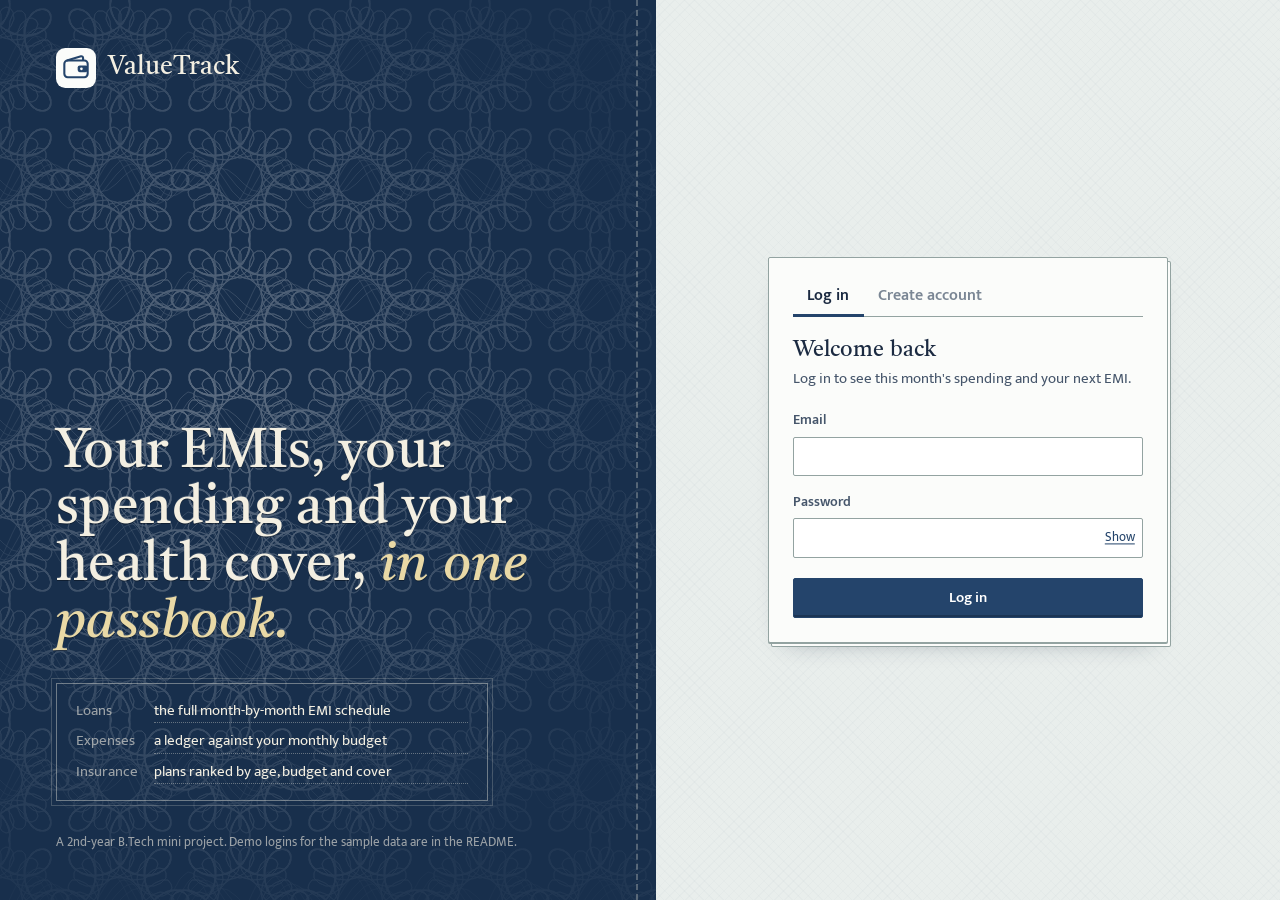
==== commit 7b81dd75: "rework pages, draw dashboard charts" ====
--- a/frontend/admin.html
+++ b/frontend/admin.html
@@ -1,225 +1,199 @@
 <!DOCTYPE html>
-<html lang="en">
+<html lang="en-IN">
 <head>
     <meta charset="UTF-8">
     <meta name="viewport" content="width=device-width, initial-scale=1.0">
-    <title>ValueTrack — Admin Panel</title>
-    <meta name="description" content="Admin panel for managing insurance plans, scoring weights, and expense categories.">
+    <title>Admin – ValueTrack</title>
+    <link rel="icon" href="img/logo.svg">
     <link rel="stylesheet" href="css/styles.css">
 </head>
 <body>
-    <div class="app-layout">
-        <!-- Sidebar -->
-        <aside class="sidebar">
-            <div class="sidebar-brand">
-                <div class="sidebar-brand-icon">
-                    <span class="material-symbols-outlined">admin_panel_settings</span>
-                </div>
-                <div>
-                    <div class="sidebar-brand-title">ValueTrack</div>
-                    <div class="sidebar-brand-sub">Admin Panel</div>
-                </div>
-            </div>
-            <nav class="sidebar-nav">
-                <a href="dashboard.html">
-                    <span class="material-symbols-outlined">dashboard</span>
-                    <span>Dashboard</span>
-                </a>
-                <a href="loans.html">
-                    <span class="material-symbols-outlined">payments</span>
-                    <span>Loans &amp; EMI</span>
-                </a>
-                <a href="expenses.html">
-                    <span class="material-symbols-outlined">receipt_long</span>
-                    <span>Expenses</span>
-                </a>
-                <a href="insurance.html">
-                    <span class="material-symbols-outlined">verified_user</span>
-                    <span>Insurance</span>
-                </a>
-                <div class="sidebar-divider"></div>
-                <a href="admin.html" class="active">
-                    <span class="material-symbols-outlined fill-icon">admin_panel_settings</span>
-                    <span>Admin Panel</span>
-                </a>
-            </nav>
-            <div class="sidebar-footer">
-                <div class="sidebar-user" onclick="logout()" style="cursor:pointer;" title="Click to logout">
-                    <div class="sidebar-user-avatar" style="background:var(--color-danger);">
-                        <span class="material-symbols-outlined" style="font-size:1.25rem;">shield_person</span>
-                    </div>
-                    <div style="flex:1; min-width:0;">
-                        <div class="sidebar-user-name" id="userName">Admin</div>
-                        <div class="sidebar-user-role" style="color:var(--color-warning);">Administrator</div>
-                    </div>
-                    <span class="material-symbols-outlined" style="font-size:1.125rem; color:var(--color-text-muted);">logout</span>
-                </div>
-            </div>
-        </aside>
-
-        <!-- Main Content -->
-        <main class="main-content">
-            <!-- Top Header -->
-            <header class="top-header">
-                <div class="flex items-center gap-4">
-                    <h2 class="top-header-title">Admin Panel</h2>
-                    <span class="admin-badge">ADMIN</span>
-                </div>
-                <div class="top-header-actions">
-                    <a href="dashboard.html" class="btn btn-outline btn-sm">
-                        <span class="material-symbols-outlined" style="font-size:1rem;">arrow_back</span>
-                        Back to App
-                    </a>
-                </div>
-            </header>
-
-            <!-- Scrollable Content -->
-            <div class="content-area">
-                <div class="content-inner" style="display:flex; flex-direction:column; gap:2rem;">
-
-                    <!-- Admin Tab Navigation -->
-                    <div class="admin-tabs">
-                        <button class="admin-tab-btn active" data-tab="insurance">
-                            <span class="material-symbols-outlined">shield</span>
-                            Insurance Plans
-                        </button>
-                        <button class="admin-tab-btn" data-tab="categories">
-                            <span class="material-symbols-outlined">category</span>
-                            Expense Categories
-                        </button>
-                        <button class="admin-tab-btn" data-tab="users">
-                            <span class="material-symbols-outlined">group</span>
-                            Users
-                        </button>
-                    </div>
-
-                    <!-- TAB 1: Insurance Management -->
-                    <div id="tab-insurance" class="admin-tab-panel active">
-                        <div class="flex items-center justify-between mb-6">
-                            <div>
-                                <h2>Insurance Plans</h2>
-                                <p class="text-sm text-muted mt-1">Manage insurance plans. Changes reflect immediately in recommendations.</p>
-                            </div>
-                            <button class="btn btn-primary" id="btnAddPlan">
-                                <span class="material-symbols-outlined" style="font-size:1.125rem;">add</span>
-                                Add Plan
-                            </button>
-                        </div>
-
-                        <div id="insuranceAlert"></div>
-
-                        <div class="card-flat">
-                            <div class="table-wrap">
-                                <table id="insuranceTable">
-                                    <thead>
-                                        <tr>
-                                            <th>ID</th>
-                                            <th>Plan Name</th>
-                                            <th>Type</th>
-                                            <th>Age</th>
-                                            <th style="text-align:right;">Premium/mo</th>
-                                            <th style="text-align:right;">Coverage</th>
-                                            <th>Critical</th>
-                                            <th>Maternity</th>
-                                            <th>Accident</th>
-                                            <th>Co-Pay</th>
-                                            <th>Actions</th>
-                                        </tr>
-                                    </thead>
-                                    <tbody id="insuranceTableBody">
-                                        <tr><td colspan="11" class="text-center text-muted" style="padding:2rem;">Loading...</td></tr>
-                                    </tbody>
-                                </table>
-                            </div>
-                        </div>
-                    </div>
-
-                    <!-- TAB 2: Expense Categories -->
-                    <div id="tab-categories" class="admin-tab-panel">
-                        <div class="flex items-center justify-between mb-6">
-                            <div>
-                                <h2>Expense Categories</h2>
-                                <p class="text-sm text-muted mt-1">Manage categories available for expense tracking.</p>
-                            </div>
-                            <button class="btn btn-primary" id="btnAddCategory">
-                                <span class="material-symbols-outlined" style="font-size:1.125rem;">add</span>
-                                Add Category
-                            </button>
-                        </div>
-
-                        <div id="categoriesAlert"></div>
-
-                        <div class="card-flat" style="max-width:640px;">
-                            <div class="table-wrap">
-                                <table id="categoriesTable">
-                                    <thead>
-                                        <tr>
-                                            <th>ID</th>
-                                            <th>Icon</th>
-                                            <th>Category Name</th>
-                                            <th>Actions</th>
-                                        </tr>
-                                    </thead>
-                                    <tbody id="categoriesTableBody">
-                                        <tr><td colspan="4" class="text-center text-muted" style="padding:2rem;">Loading...</td></tr>
-                                    </tbody>
-                                </table>
-                            </div>
-                        </div>
-                    </div>
-
-                    <!-- TAB 3: Users (read-only) -->
-                    <div id="tab-users" class="admin-tab-panel">
-                        <div class="mb-6">
-                            <h2>User Accounts</h2>
-                            <p class="text-sm text-muted mt-1">Overview of all registered users.</p>
-                        </div>
-
-                        <div class="card-flat">
-                            <div class="table-wrap">
-                                <table id="usersTable">
-                                    <thead>
-                                        <tr>
-                                            <th>ID</th>
-                                            <th>Name</th>
-                                            <th>Email</th>
-                                            <th>Role</th>
-                                            <th>Registered</th>
-                                        </tr>
-                                    </thead>
-                                    <tbody id="usersTableBody">
-                                        <tr><td colspan="5" class="text-center text-muted" style="padding:2rem;">Loading...</td></tr>
-                                    </tbody>
-                                </table>
-                            </div>
-                        </div>
-                    </div>
-
-                </div>
-            </div>
-        </main>
-    </div>
-
-    <!-- Modal: Insurance Plan Form -->
+    <main class="page">
+        <div class="page-title">
+            <h1>Admin</h1>
+            <p>Plans you add or change here are used in the next insurance search straight away.</p>
+        </div>
+
+        <div class="admin-tabs" role="tablist">
+            <button class="admin-tab-btn active" data-tab="insurance" role="tab">Insurance plans</button>
+            <button class="admin-tab-btn" data-tab="irdai" role="tab">IRDAI list</button>
+            <button class="admin-tab-btn" data-tab="categories" role="tab">Expense categories</button>
+            <button class="admin-tab-btn" data-tab="users" role="tab">Users</button>
+        </div>
+
+        <!-- Insurance plans -->
+        <div id="tab-insurance" class="admin-tab-panel active">
+            <div id="insuranceAlert"></div>
+            <section class="sheet flush">
+                <div class="sheet-head">
+                    <h2>Plans</h2>
+                    <button class="btn btn-sm" id="btnAddPlan">Add a plan</button>
+                </div>
+                <div class="table-wrap">
+                    <table id="insuranceTable">
+                        <thead>
+                            <tr>
+                                <th class="num">#</th>
+                                <th>Plan</th>
+                                <th>Type</th>
+                                <th>Ages</th>
+                                <th class="num">Premium / month</th>
+                                <th class="num">Cover</th>
+                                <th>Critical illness</th>
+                                <th>Maternity</th>
+                                <th>Accident</th>
+                                <th class="num">Co-pay</th>
+                                <th></th>
+                            </tr>
+                        </thead>
+                        <tbody id="insuranceTableBody">
+                            <tr><td colspan="11" class="empty">Loading…</td></tr>
+                        </tbody>
+                    </table>
+                </div>
+            </section>
+        </div>
+
+        <!-- IRDAI list -->
+        <div id="tab-irdai" class="admin-tab-panel">
+            <div id="irdaiAlert"></div>
+            <div class="cols cols-2">
+                <section class="sheet">
+                    <div class="sheet-head"><h2>Getting the list from IRDAI</h2></div>
+                    <ol class="small" style="padding-left:1.2rem; display:flex; flex-direction:column; gap:0.45rem;">
+                        <li>Open <a href="https://irdai.gov.in/health-insurance-products" target="_blank" rel="noopener">irdai.gov.in/health-insurance-products</a> in your browser.</li>
+                        <li>Filter by year or insurer if you want, and show as many rows per page as it allows.</li>
+                        <li>Save the page with Ctrl+S ("Webpage, HTML only"), or select the rows in the table and copy them.</li>
+                        <li>Upload the file (a CSV works too), or paste the rows into the box, then press Import.</li>
+                    </ol>
+                    <p class="form-help" style="margin-top:0.9rem;">IRDAI's robots.txt doesn't allow bots, so ValueTrack never downloads the list itself. Importing again is safe. Products are matched on UIN and updated.</p>
+                </section>
+                <section class="sheet">
+                    <div class="sheet-head"><h2>Import</h2></div>
+                    <form id="irdaiImportForm">
+                        <div class="field">
+                            <label for="irdaiFile">Saved page or CSV</label>
+                            <input class="form-input" type="file" id="irdaiFile" accept=".html,.htm,.csv,.tsv,.txt">
+                        </div>
+                        <div class="field">
+                            <label for="irdaiText">or paste the copied rows</label>
+                            <textarea class="form-textarea" id="irdaiText" rows="5" placeholder="Name of the Insurer	UIN	Product Name	…"></textarea>
+                        </div>
+                        <div class="form-actions">
+                            <button type="submit" class="btn" id="irdaiImportBtn">Import</button>
+                        </div>
+                    </form>
+                </section>
+            </div>
+
+            <section class="sheet flush" style="margin-top:1.5rem;">
+                <div class="sheet-head">
+                    <h2>Imported products</h2>
+                    <span class="small muted" id="irdaiCount">—</span>
+                </div>
+                <div style="display:flex; gap:0.5rem; flex-wrap:wrap; padding:0.9rem 1.5rem; border-bottom:1px solid var(--rule);">
+                    <input class="form-input" type="search" id="irdaiSearch" aria-label="Search" placeholder="Search by product, insurer or UIN" style="max-width:340px;">
+                    <select class="form-select" id="irdaiType" aria-label="Product type" style="width:auto;">
+                        <option value="">All types</option>
+                    </select>
+                </div>
+                <div class="table-wrap">
+                    <table id="irdaiTable">
+                        <thead>
+                            <tr>
+                                <th>UIN</th>
+                                <th>Product</th>
+                                <th>Insurer</th>
+                                <th>Type</th>
+                                <th>Approved</th>
+                                <th>Status</th>
+                                <th>Plan in ValueTrack</th>
+                            </tr>
+                        </thead>
+                        <tbody id="irdaiTableBody">
+                            <tr><td colspan="7" class="empty">Loading…</td></tr>
+                        </tbody>
+                    </table>
+                </div>
+            </section>
+            <div class="pagination">
+                <button type="button" id="irdaiPrev">Previous</button>
+                <button type="button" id="irdaiNext">Next</button>
+            </div>
+        </div>
+
+        <!-- Categories -->
+        <div id="tab-categories" class="admin-tab-panel">
+            <div id="categoriesAlert"></div>
+            <section class="sheet flush" style="max-width:640px;">
+                <div class="sheet-head">
+                    <h2>Expense categories</h2>
+                    <button class="btn btn-sm" id="btnAddCategory">Add a category</button>
+                </div>
+                <div class="table-wrap">
+                    <table id="categoriesTable">
+                        <thead>
+                            <tr>
+                                <th class="num">#</th>
+                                <th>Name</th>
+                                <th>Icon name</th>
+                                <th></th>
+                            </tr>
+                        </thead>
+                        <tbody id="categoriesTableBody">
+                            <tr><td colspan="4" class="empty">Loading…</td></tr>
+                        </tbody>
+                    </table>
+                </div>
+            </section>
+        </div>
+
+        <!-- Users -->
+        <div id="tab-users" class="admin-tab-panel">
+            <section class="sheet flush">
+                <div class="sheet-head"><h2>Users</h2><p>read only</p></div>
+                <div class="table-wrap">
+                    <table id="usersTable">
+                        <thead>
+                            <tr>
+                                <th class="num">#</th>
+                                <th>Name</th>
+                                <th>Email</th>
+                                <th>Role</th>
+                                <th>Joined</th>
+                            </tr>
+                        </thead>
+                        <tbody id="usersTableBody">
+                            <tr><td colspan="5" class="empty">Loading…</td></tr>
+                        </tbody>
+                    </table>
+                </div>
+            </section>
+        </div>
+    </main>
+
+    <!-- Plan form -->
     <div id="planModal" class="modal-overlay hidden">
-        <div class="modal-container">
+        <div class="modal-container" role="dialog" aria-labelledby="planModalTitle">
             <div class="modal-header">
-                <h3 id="planModalTitle">Add Insurance Plan</h3>
-                <button class="icon-btn" id="closePlanModal">
-                    <span class="material-symbols-outlined">close</span>
-                </button>
+                <h3 id="planModalTitle">Add a plan</h3>
+                <button type="button" class="modal-close" id="closePlanModal" aria-label="Close">×</button>
             </div>
             <form id="planForm" class="modal-body">
                 <input type="hidden" id="planId">
-                <div class="form-row">
-                    <div class="form-group">
-                        <label class="form-label" for="planName">Plan Name</label>
-                        <input class="form-input" type="text" id="planName" required placeholder="e.g. HealthShield Basic">
-                    </div>
-                    <div class="form-group">
-                        <label class="form-label" for="planType">Plan Type</label>
+                <div class="fields fields-2">
+                    <div class="field">
+                        <label for="planName">Plan name</label>
+                        <input class="form-input" type="text" id="planName" required>
+                    </div>
+                    <div class="field">
+                        <label for="planType">Type</label>
                         <select class="form-select" id="planType" required>
-                            <option value="">Select Type</option>
+                            <option value="">Choose…</option>
+                            <option value="Individual">Individual</option>
+                            <option value="Family Floater">Family Floater</option>
+                            <option value="Young Adult">Young Adult</option>
+                            <option value="Senior Citizen">Senior Citizen</option>
                             <option value="Health">Health</option>
                             <option value="Critical Illness">Critical Illness</option>
                             <option value="Accident">Accident</option>
@@ -227,117 +201,95 @@
                             <option value="Comprehensive">Comprehensive</option>
                         </select>
                     </div>
-                </div>
-                <div class="form-row">
-                    <div class="form-group">
-                        <label class="form-label" for="planMinAge">Min Age</label>
+                    <div class="field">
+                        <label for="planMinAge">Youngest age</label>
                         <input class="form-input" type="number" id="planMinAge" required min="0" max="120" placeholder="18">
                     </div>
-                    <div class="form-group">
-                        <label class="form-label" for="planMaxAge">Max Age</label>
+                    <div class="field">
+                        <label for="planMaxAge">Oldest age</label>
                         <input class="form-input" type="number" id="planMaxAge" required min="0" max="120" placeholder="65">
                     </div>
-                </div>
-                <div class="form-row">
-                    <div class="form-group">
-                        <label class="form-label" for="planPremium">Monthly Premium (₹)</label>
-                        <input class="form-input" type="number" id="planPremium" required min="0" step="0.01" placeholder="1500">
-                    </div>
-                    <div class="form-group">
-                        <label class="form-label" for="planCoverage">Coverage Amount (₹)</label>
-                        <input class="form-input" type="number" id="planCoverage" required min="0" step="0.01" placeholder="500000">
-                    </div>
-                </div>
-                <div class="form-row">
-                    <div class="form-group">
-                        <label class="form-label" for="planCoPay">Co-Pay (%)</label>
-                        <input class="form-input" type="number" id="planCoPay" min="0" max="100" placeholder="20">
-                    </div>
-                    <div class="form-group"></div>
-                </div>
-                <div style="display:flex; gap:2rem; flex-wrap:wrap; padding:0.5rem 0;">
-                    <div class="toggle-wrap">
-                        <div>
-                            <span style="font-size:0.875rem; font-weight:600;">Critical Illness</span><br>
-                            <span class="text-xs text-muted">Covers critical illness</span>
-                        </div>
-                        <label class="toggle-switch">
-                            <input type="checkbox" id="planCritical">
-                            <span class="toggle-slider"></span>
-                        </label>
-                    </div>
-                    <div class="toggle-wrap">
-                        <div>
-                            <span style="font-size:0.875rem; font-weight:600;">Maternity</span><br>
-                            <span class="text-xs text-muted">Covers maternity</span>
-                        </div>
-                        <label class="toggle-switch">
-                            <input type="checkbox" id="planMaternity">
-                            <span class="toggle-slider"></span>
-                        </label>
-                    </div>
-                    <div class="toggle-wrap">
-                        <div>
-                            <span style="font-size:0.875rem; font-weight:600;">Accident</span><br>
-                            <span class="text-xs text-muted">Covers accidents</span>
-                        </div>
-                        <label class="toggle-switch">
-                            <input type="checkbox" id="planAccident">
-                            <span class="toggle-slider"></span>
-                        </label>
-                    </div>
-                </div>
+                    <div class="field">
+                        <label for="planPremium">Premium per month</label>
+                        <div class="with-unit">
+                            <span class="unit left">₹</span>
+                            <input class="form-input" type="number" id="planPremium" required min="0" step="0.01" placeholder="900">
+                        </div>
+                    </div>
+                    <div class="field">
+                        <label for="planCoverage">Cover amount</label>
+                        <div class="with-unit">
+                            <span class="unit left">₹</span>
+                            <input class="form-input" type="number" id="planCoverage" required min="0" step="0.01" placeholder="500000">
+                        </div>
+                    </div>
+                    <div class="field">
+                        <label for="planCoPay">Co-pay</label>
+                        <div class="with-unit">
+                            <input class="form-input pad-right" type="number" id="planCoPay" min="0" max="100" placeholder="0">
+                            <span class="unit right">%</span>
+                        </div>
+                    </div>
+                    <div class="field">
+                        <label for="planUin">IRDAI UIN (optional)</label>
+                        <input class="form-input fig" type="text" id="planUin" placeholder="BAJHLIP23020V012223">
+                        <span class="form-help">Has to be in the IRDAI list tab first.</span>
+                    </div>
+                </div>
+                <fieldset style="margin-top:1.25rem;">
+                    <legend>Covers</legend>
+                    <div class="checks inline">
+                        <label class="check"><input type="checkbox" id="planCritical"><span>Critical illness</span></label>
+                        <label class="check"><input type="checkbox" id="planMaternity"><span>Maternity</span></label>
+                        <label class="check"><input type="checkbox" id="planAccident"><span>Accident</span></label>
+                    </div>
+                </fieldset>
                 <div class="modal-footer">
                     <button type="button" class="btn btn-secondary" id="cancelPlanModal">Cancel</button>
-                    <button type="submit" class="btn btn-primary" id="savePlanBtn">Save Plan</button>
+                    <button type="submit" class="btn" id="savePlanBtn">Save plan</button>
                 </div>
             </form>
         </div>
     </div>
 
-    <!-- Modal: Category Form -->
+    <!-- Category form -->
     <div id="categoryModal" class="modal-overlay hidden">
-        <div class="modal-container" style="max-width:420px;">
+        <div class="modal-container" style="max-width:420px;" role="dialog" aria-labelledby="categoryModalTitle">
             <div class="modal-header">
-                <h3 id="categoryModalTitle">Add Category</h3>
-                <button class="icon-btn" id="closeCategoryModal">
-                    <span class="material-symbols-outlined">close</span>
-                </button>
+                <h3 id="categoryModalTitle">Add a category</h3>
+                <button type="button" class="modal-close" id="closeCategoryModal" aria-label="Close">×</button>
             </div>
             <form id="categoryForm" class="modal-body">
                 <input type="hidden" id="categoryId">
-                <div class="form-group">
-                    <label class="form-label" for="categoryName">Category Name</label>
-                    <input class="form-input" type="text" id="categoryName" required placeholder="e.g. Groceries">
-                </div>
-                <div class="form-group">
-                    <label class="form-label" for="categoryIcon">Material Icon Name</label>
-                    <input class="form-input" type="text" id="categoryIcon" placeholder="e.g. shopping_cart">
-                    <p class="form-help">Google Material Symbol name (optional)</p>
+                <div class="field">
+                    <label for="categoryName">Name</label>
+                    <input class="form-input" type="text" id="categoryName" required placeholder="Groceries">
+                </div>
+                <div class="field">
+                    <label for="categoryIcon">Icon name (optional)</label>
+                    <input class="form-input" type="text" id="categoryIcon" placeholder="shopping_cart">
                 </div>
                 <div class="modal-footer">
                     <button type="button" class="btn btn-secondary" id="cancelCategoryModal">Cancel</button>
-                    <button type="submit" class="btn btn-primary" id="saveCategoryBtn">Save Category</button>
+                    <button type="submit" class="btn" id="saveCategoryBtn">Save</button>
                 </div>
             </form>
         </div>
     </div>
 
-    <!-- Confirm Delete Dialog -->
+    <!-- Delete confirmation -->
     <div id="deleteModal" class="modal-overlay hidden">
-        <div class="modal-container" style="max-width:380px;">
+        <div class="modal-container" style="max-width:400px;" role="alertdialog" aria-labelledby="deleteTitle">
             <div class="modal-header">
-                <h3>Confirm Delete</h3>
-                <button class="icon-btn" id="closeDeleteModal">
-                    <span class="material-symbols-outlined">close</span>
-                </button>
-            </div>
-            <div class="modal-body" style="padding:1.5rem;">
-                <p id="deleteMessage" style="color:var(--color-text-secondary);">Are you sure you want to delete this item? This action cannot be undone.</p>
-            </div>
-            <div class="modal-footer" style="padding:0 1.5rem 1.5rem;">
-                <button type="button" class="btn btn-secondary" id="cancelDeleteModal">Cancel</button>
-                <button type="button" class="btn btn-danger" id="confirmDeleteBtn">Delete</button>
+                <h3 id="deleteTitle">Delete?</h3>
+                <button type="button" class="modal-close" id="closeDeleteModal" aria-label="Close">×</button>
+            </div>
+            <div class="modal-body">
+                <p id="deleteMessage">This can't be undone.</p>
+                <div class="modal-footer">
+                    <button type="button" class="btn btn-secondary" id="cancelDeleteModal">Cancel</button>
+                    <button type="button" class="btn btn-danger" id="confirmDeleteBtn">Delete</button>
+                </div>
             </div>
         </div>
     </div>
--- a/frontend/css/styles.css
+++ b/frontend/css/styles.css
@@ -1,1843 +1,1007 @@
-/* ============================================================
-   ValueTrack — Design System & Styles
-   Premium dark sidebar layout with Inter font
-   Vanilla CSS — Inspired by Stitch designs
-   ============================================================ */
-
-/* ---- Google Fonts ---- */
-@import url('https://fonts.googleapis.com/css2?family=Inter:wght@300;400;500;600;700;800;900&display=swap');
-@import url('https://fonts.googleapis.com/css2?family=Material+Symbols+Outlined:wght,FILL@100..700,0..1&display=swap');
-
-/* ---- CSS Custom Properties (Design Tokens) ---- */
+/* ValueTrack styles
+   The look is borrowed from an Indian bank passbook: pale security-paper
+   background, ink-blue print, ruled ledger rows and typewriter figures.
+   Fonts: Tiro Devanagari Hindi (Tiro Typeworks) for headings, Mukta (Ek Type,
+   Mumbai) for text, Courier Prime for money. */
+
+@import url('https://fonts.googleapis.com/css2?family=Courier+Prime:wght@400;700&family=Mukta:wght@400;500;600;700&family=Tiro+Devanagari+Hindi:ital@0;1&display=swap');
+
 :root {
-    --color-primary: #2463eb;
-    --color-primary-hover: #1d4ed8;
-    --color-primary-soft: rgba(36, 99, 235, 0.10);
-    --color-primary-soft-hover: rgba(36, 99, 235, 0.20);
-    --color-primary-shadow: rgba(36, 99, 235, 0.25);
-
-    --color-bg: #0B1120;
-    --color-surface: #1E293B;
-    --color-surface-hover: #334155;
-    --color-surface-alt: rgba(11, 17, 32, 0.30);
-
-    --color-text-main: #f1f5f9;
-    --color-text-secondary: #94a3b8;
-    --color-text-muted: #64748b;
-    --color-text-dim: #475569;
-
-    --color-border: #334155;
-    --color-border-subtle: rgba(51, 65, 85, 0.60);
-    --color-border-hover: #475569;
-
-    --color-success: #22c55e;
-    --color-success-soft: rgba(34, 197, 94, 0.10);
-    --color-danger: #ef4444;
-    --color-danger-soft: rgba(239, 68, 68, 0.10);
-    --color-warning: #f59e0b;
-    --color-warning-soft: rgba(245, 158, 11, 0.10);
-    --color-info: #3b82f6;
-    --color-info-soft: rgba(59, 130, 246, 0.10);
-
-    --color-emerald: #10b981;
-    --color-emerald-soft: rgba(16, 185, 129, 0.10);
-    --color-amber: #f59e0b;
-    --color-amber-soft: rgba(245, 158, 11, 0.10);
-    --color-indigo: #818cf8;
-    --color-indigo-soft: rgba(129, 140, 248, 0.10);
-    --color-rose: #f43f5e;
-    --color-rose-soft: rgba(244, 63, 94, 0.10);
-    --color-cyan: #06b6d4;
-    --color-cyan-soft: rgba(6, 182, 212, 0.10);
-    --color-orange: #f97316;
-    --color-orange-soft: rgba(249, 115, 22, 0.10);
-    --color-purple: #a855f7;
-    --color-purple-soft: rgba(168, 85, 247, 0.10);
-    --color-blue: #3b82f6;
-    --color-blue-soft: rgba(59, 130, 246, 0.10);
-
-    --font-family: 'Inter', -apple-system, BlinkMacSystemFont, sans-serif;
-    --radius-sm: 0.25rem;
-    --radius-md: 0.5rem;
-    --radius-lg: 0.75rem;
-    --radius-xl: 1rem;
-    --radius-full: 9999px;
-
-    --shadow-sm: 0 1px 2px rgba(0, 0, 0, 0.20);
-    --shadow-md: 0 4px 12px rgba(0, 0, 0, 0.25);
-    --shadow-lg: 0 8px 24px rgba(0, 0, 0, 0.30);
-    --shadow-primary: 0 4px 14px var(--color-primary-shadow);
-
-    --transition: 200ms ease;
-    --sidebar-width: 256px;
-}
-
-/* ---- Reset & Base ---- */
-*, *::before, *::after {
-    box-sizing: border-box;
-    margin: 0;
-    padding: 0;
-}
-
-html {
-    font-size: 16px;
-    -webkit-font-smoothing: antialiased;
-    -moz-osx-font-smoothing: grayscale;
-}
+    --paper: #e9eeec;
+    --paper-dark: #dde4e1;
+    --sheet: #fbfcfa;
+    --ink: #1b2a41;
+    --ink-2: #46566b;
+    --ink-3: #7a8694;
+    --rule: #cdd6d3;
+    --rule-strong: #93a3a1;
+
+    --blue: #24446b;
+    --blue-dark: #182f4c;
+    --blue-wash: #e4ebf3;
+    --green: #2f6b45;
+    --green-wash: #e3efe6;
+    --amber: #95660f;
+    --amber-wash: #f5ecd7;
+    --red: #b23a2e;
+    --red-wash: #f6e3e0;
+
+    --display: 'Tiro Devanagari Hindi', Georgia, serif;
+    --text: 'Mukta', 'Segoe UI', Tahoma, sans-serif;
+    --maroon: #8a2b2b;
+    --figures: 'Courier Prime', 'Courier New', monospace;
+    --width: 1120px;
+}
+
+*, *::before, *::after { box-sizing: border-box; margin: 0; padding: 0; }
+
+html { font-size: 16px; }
 
 body {
-    font-family: var(--font-family);
-    background: var(--color-bg);
-    color: var(--color-text-main);
+    font-family: var(--text);
+    font-size: 1rem;
+    line-height: 1.5;
+    color: var(--ink);
+    background-color: var(--paper);
+    /* faint guilloche-ish grain, like passbook paper */
+    background-image:
+        repeating-linear-gradient(45deg, rgba(36, 68, 107, 0.025) 0 1px, transparent 1px 7px),
+        repeating-linear-gradient(-45deg, rgba(36, 68, 107, 0.025) 0 1px, transparent 1px 7px);
     min-height: 100vh;
-    line-height: 1.5;
-}
-
-a {
-    color: var(--color-primary);
+}
+
+a { color: var(--blue); text-underline-offset: 2px; }
+a:hover { color: var(--blue-dark); }
+
+h1, h2, h3, h4 { font-weight: 700; line-height: 1.2; color: var(--ink); }
+h1, h2, h3 { font-family: var(--display); font-weight: 400; letter-spacing: 0.005em; }
+h1 { font-size: 2.2rem; }
+h2 { font-size: 1.4rem; }
+h3 { font-size: 1.2rem; }
+h4 { font-size: 1rem; }
+
+p + p { margin-top: 0.6rem; }
+
+code { font-family: var(--figures); font-size: 0.9em; }
+.formula { display: block; margin: 0.4rem 0; padding: 0.4rem 0.6rem; background: var(--paper-dark); font-size: 0.85rem; white-space: nowrap; overflow-x: auto; }
+
+.fig, .money { font-family: var(--figures); font-variant-numeric: tabular-nums; white-space: nowrap; }
+.hidden { display: none !important; }
+
+/* ---------- Header / navigation ---------- */
+
+.site-head {
+    background: var(--blue);
+    color: #fff;
+    border-bottom: 3px double rgba(255, 255, 255, 0.35);
+}
+
+.site-head-inner {
+    max-width: var(--width);
+    margin: 0 auto;
+    padding: 0 1.25rem;
+    display: flex;
+    align-items: center;
+    gap: 2rem;
+    min-height: 56px;
+}
+
+.wordmark {
+    display: flex;
+    align-items: center;
+    gap: 0.55rem;
+    color: #fff;
     text-decoration: none;
-    transition: color var(--transition);
-}
-a:hover { color: var(--color-primary-hover); }
-
-img { max-width: 100%; }
-
-.material-symbols-outlined {
-    font-variation-settings: 'FILL' 0, 'wght' 400, 'GRAD' 0, 'opsz' 24;
-}
-.fill-icon {
-    font-variation-settings: 'FILL' 1;
-}
-
-/* ---- Typography ---- */
-h1, h2, h3, h4 {
     font-weight: 700;
-    letter-spacing: -0.02em;
-    color: var(--color-text-main);
-}
-h1 { font-size: 1.875rem; line-height: 1.2; }
-h2 { font-size: 1.25rem; line-height: 1.3; }
-h3 { font-size: 1.125rem; line-height: 1.4; }
-h4 { font-size: 1rem; }
-
-.text-secondary { color: var(--color-text-secondary); }
-.text-muted { color: var(--color-text-muted); }
-.text-success { color: var(--color-success); }
-.text-danger { color: var(--color-danger); }
-.text-warning { color: var(--color-warning); }
-.text-primary { color: var(--color-primary); }
-.text-sm { font-size: 0.875rem; }
-.text-xs { font-size: 0.75rem; }
-.text-right { text-align: right; }
-.text-center { text-align: center; }
-.font-semibold { font-weight: 600; }
-.font-bold { font-weight: 700; }
-.font-black { font-weight: 900; }
-.font-medium { font-weight: 500; }
-.uppercase { text-transform: uppercase; }
-.tracking-wider { letter-spacing: 0.05em; }
-.tracking-widest { letter-spacing: 0.1em; }
-.truncate { overflow: hidden; text-overflow: ellipsis; white-space: nowrap; }
-
-/* ---- App Layout: Sidebar + Main ---- */
-.app-layout {
-    display: flex;
-    height: 100vh;
-    overflow: hidden;
-}
-
-/* ---- Sidebar ---- */
-.sidebar {
-    width: var(--sidebar-width);
-    border-right: 1px solid var(--color-border);
-    background: var(--color-bg);
-    display: flex;
-    flex-direction: column;
-    flex-shrink: 0;
-    overflow-y: auto;
-}
-
-.sidebar-brand {
+    font-size: 1.15rem;
+    letter-spacing: 0.01em;
+}
+.wordmark:hover { color: #fff; }
+.wordmark img { width: 26px; height: 26px; display: block; }
+
+.site-nav { display: flex; align-self: stretch; gap: 0.25rem; flex: 1; }
+
+.site-nav a {
+    display: flex;
+    align-items: center;
+    padding: 0 0.9rem;
+    color: rgba(255, 255, 255, 0.78);
+    text-decoration: none;
+    font-weight: 500;
+    border-bottom: 3px solid transparent;
+    margin-bottom: -3px;
+}
+.site-nav a:hover { color: #fff; }
+.site-nav a.active { color: #fff; border-bottom-color: #fff; }
+
+.site-user { display: flex; align-items: center; gap: 1rem; font-size: 0.92rem; color: rgba(255, 255, 255, 0.85); }
+.site-user button {
+    background: none;
+    border: 1px solid rgba(255, 255, 255, 0.45);
+    color: #fff;
+    font: inherit;
+    font-size: 0.85rem;
+    padding: 0.15rem 0.7rem;
+    border-radius: 2px;
+    cursor: pointer;
+}
+.site-user button:hover { background: rgba(255, 255, 255, 0.12); }
+
+/* ---------- Page ---------- */
+
+.page {
+    max-width: var(--width);
+    margin: 0 auto;
+    padding: 2rem 1.25rem 4rem;
+}
+
+.page-title { margin-bottom: 1.5rem; }
+.page-title h1 { margin-bottom: 0.2rem; }
+.page-title p { color: var(--ink-2); max-width: 46rem; }
+
+.sheet {
+    background: var(--sheet);
+    border: 1px solid var(--rule-strong);
+    border-radius: 2px;
     padding: 1.5rem;
-    display: flex;
+}
+.sheet + .sheet { margin-top: 1.5rem; }
+.cols > .sheet + .sheet, .cols > * + * { margin-top: 0; }
+
+.sheet-head {
+    display: flex;
+    align-items: baseline;
+    justify-content: space-between;
+    gap: 1rem;
+    flex-wrap: wrap;
+    padding-bottom: 0.6rem;
+    margin-bottom: 1rem;
+    border-bottom: 1px solid var(--rule);
+}
+.sheet-head p { color: var(--ink-3); font-size: 0.9rem; }
+
+.sheet.flush { padding: 0; }
+.sheet.flush .sheet-head { padding: 1.1rem 1.5rem 0.6rem; margin-bottom: 0; }
+
+.cols { display: grid; gap: 1.5rem; }
+.cols-2 { grid-template-columns: 1fr 1fr; }
+.cols-wide-left { grid-template-columns: 1.6fr 1fr; }
+.cols-narrow-left { grid-template-columns: minmax(280px, 1fr) 2fr; align-items: start; }
+.stack > * + * { margin-top: 1.5rem; }
+
+.muted { color: var(--ink-3); }
+.small { font-size: 0.875rem; }
+.tiny { font-size: 0.78rem; }
+
+/* ---------- Forms ---------- */
+
+.field { display: flex; flex-direction: column; gap: 0.3rem; }
+.field + .field { margin-top: 1rem; }
+.fields > .field + .field { margin-top: 0; }
+.fields { display: grid; gap: 1rem; }
+.fields-2 { grid-template-columns: 1fr 1fr; }
+.fields-4 { grid-template-columns: repeat(4, 1fr); }
+
+label, .form-label {
+    font-size: 0.9rem;
+    font-weight: 600;
+    color: var(--ink-2);
+}
+
+.form-input, .form-select, .form-textarea {
+    width: 100%;
+    font: inherit;
+    color: var(--ink);
+    background: #fff;
+    border: 1px solid var(--rule-strong);
+    border-radius: 2px;
+    padding: 0.5rem 0.65rem;
+    line-height: 1.4;
+}
+.form-input:not([type="file"]), .form-select { height: 2.45rem; }
+.form-input[type="file"] { padding: 0.35rem; font-size: 0.9rem; }
+.form-input:focus, .form-select:focus, .form-textarea:focus {
+    outline: 2px solid var(--blue);
+    outline-offset: -1px;
+    border-color: var(--blue);
+}
+.form-input::placeholder, .form-textarea::placeholder { color: #a3adb8; }
+.form-input[type="number"], .form-input.fig { font-family: var(--figures); }
+.form-textarea { resize: vertical; min-height: 6rem; font-family: var(--figures); font-size: 0.85rem; }
+
+.with-unit { position: relative; }
+.with-unit .unit {
+    position: absolute;
+    top: 50%;
+    transform: translateY(-50%);
+    color: var(--ink-3);
+    font-family: var(--figures);
+    pointer-events: none;
+}
+.with-unit .unit.left { left: 0.65rem; }
+.with-unit .unit.right { right: 0.65rem; }
+.with-unit .unit.left + .form-input { padding-left: 1.6rem; }
+.with-unit .form-input.pad-right { padding-right: 1.8rem; }
+
+.form-help { font-size: 0.8rem; color: var(--ink-3); margin-top: 0.2rem; }
+
+.check {
+    display: flex;
+    align-items: flex-start;
+    gap: 0.55rem;
+    font-weight: 500;
+    color: var(--ink);
+    cursor: pointer;
+}
+.check input { width: 1.05rem; height: 1.05rem; margin-top: 0.2rem; accent-color: var(--blue); flex-shrink: 0; }
+.check span { display: block; }
+.check .form-help { margin-top: 0; }
+.checks { display: flex; flex-direction: column; gap: 0.6rem; }
+.checks.inline { flex-direction: row; flex-wrap: wrap; gap: 1.5rem; }
+
+.form-actions {
+    display: flex;
+    justify-content: flex-end;
     align-items: center;
     gap: 0.75rem;
-}
-
-.sidebar-brand-icon {
-    width: 2rem;
-    height: 2rem;
-    background: var(--color-primary);
-    border-radius: var(--radius-lg);
-    display: flex;
-    align-items: center;
-    justify-content: center;
-    color: white;
-}
-.sidebar-brand-icon .material-symbols-outlined { font-size: 1.25rem; }
-
-.sidebar-brand-title {
-    font-size: 1.25rem;
-    font-weight: 700;
-    color: var(--color-text-main);
-    letter-spacing: -0.025em;
-}
-
-.sidebar-brand-sub {
-    font-size: 0.6875rem;
-    font-weight: 600;
-    color: var(--color-text-muted);
-    text-transform: uppercase;
-    letter-spacing: 0.06em;
-}
-
-/* Sidebar Navigation */
-.sidebar-nav {
-    flex: 1;
-    padding: 0 1rem;
-    display: flex;
-    flex-direction: column;
-    gap: 0.25rem;
-    margin-top: 0.5rem;
-}
-
-.sidebar-nav a {
-    display: flex;
-    align-items: center;
-    gap: 0.75rem;
-    padding: 0.5rem 0.75rem;
-    border-radius: var(--radius-lg);
-    font-size: 0.875rem;
-    font-weight: 500;
-    color: var(--color-text-muted);
-    transition: all var(--transition);
-    text-decoration: none;
-}
-
-.sidebar-nav a:hover {
-    color: var(--color-text-main);
-    background: var(--color-surface);
-}
-
-.sidebar-nav a.active {
-    color: var(--color-primary);
-    background: var(--color-primary-soft);
-    font-weight: 600;
-}
-
-.sidebar-nav a.active .material-symbols-outlined {
-    color: var(--color-primary);
-}
-
-.sidebar-divider {
-    border-top: 1px solid var(--color-border);
-    margin: 1rem 0.75rem;
-}
-
-/* Sidebar Footer */
-.sidebar-footer {
-    padding: 1rem;
-    border-top: 1px solid var(--color-border);
-}
-
-.sidebar-user {
-    display: flex;
-    align-items: center;
-    gap: 0.75rem;
-    padding: 0.625rem;
-    background: rgba(51, 65, 85, 0.40);
-    border-radius: var(--radius-xl);
-}
-
-.sidebar-user-avatar {
-    width: 2.5rem;
-    height: 2.5rem;
-    border-radius: 50%;
-    background: var(--color-primary);
-    display: flex;
-    align-items: center;
-    justify-content: center;
-    color: white;
-    font-weight: 700;
-    font-size: 0.875rem;
-    flex-shrink: 0;
-    overflow: hidden;
-}
-
-.sidebar-user-avatar img {
-    width: 100%;
-    height: 100%;
-    object-fit: cover;
-}
-
-.sidebar-user-name {
-    font-size: 0.875rem;
-    font-weight: 600;
-    color: var(--color-text-main);
-}
-
-.sidebar-user-role {
-    font-size: 0.6875rem;
-    color: var(--color-text-muted);
-}
-
-/* ---- Main Content Area ---- */
-.main-content {
-    flex: 1;
-    display: flex;
-    flex-direction: column;
-    overflow: hidden;
-    background: var(--color-bg);
-}
-
-/* Top Header Bar */
-.top-header {
-    height: 4rem;
-    border-bottom: 1px solid var(--color-border);
-    display: flex;
-    align-items: center;
-    justify-content: space-between;
-    padding: 0 2rem;
-    background: rgba(11, 17, 32, 0.50);
-    backdrop-filter: blur(12px);
-    -webkit-backdrop-filter: blur(12px);
-    position: sticky;
-    top: 0;
-    z-index: 10;
-    flex-shrink: 0;
-}
-
-.top-header-title {
-    font-size: 1.25rem;
-    font-weight: 700;
-    color: var(--color-text-main);
-}
-
-.top-header-actions {
-    display: flex;
-    align-items: center;
-    gap: 0.75rem;
-}
-
-.icon-btn {
-    width: 2.25rem;
-    height: 2.25rem;
-    display: flex;
-    align-items: center;
-    justify-content: center;
-    border-radius: var(--radius-lg);
-    background: var(--color-surface);
-    color: var(--color-text-muted);
-    border: none;
-    cursor: pointer;
-    transition: all var(--transition);
-    position: relative;
-}
-.icon-btn:hover {
-    color: var(--color-text-main);
-    background: var(--color-surface-hover);
-}
-
-.icon-btn .notification-dot {
-    position: absolute;
-    top: 0.375rem;
-    right: 0.375rem;
-    width: 0.5rem;
-    height: 0.5rem;
-    background: var(--color-danger);
-    border-radius: 50%;
-    border: 2px solid var(--color-bg);
-}
-
-.header-divider {
-    width: 1px;
-    height: 1.5rem;
-    background: var(--color-border);
-    margin: 0 0.5rem;
-}
-
-.header-user {
-    display: flex;
-    align-items: center;
-    gap: 0.625rem;
-    cursor: pointer;
-}
-
-.header-user-avatar {
-    width: 2rem;
-    height: 2rem;
-    border-radius: 50%;
-    background: var(--color-surface);
-    border: 2px solid rgba(36, 99, 235, 0.20);
-    overflow: hidden;
-    transition: border-color var(--transition);
-}
-.header-user:hover .header-user-avatar {
-    border-color: var(--color-primary);
-}
-
-.header-user-name {
-    font-size: 0.875rem;
-    font-weight: 600;
-    color: var(--color-text-main);
-}
-
-/* Scrollable Content Area */
-.content-area {
-    flex: 1;
-    overflow-y: auto;
-    padding: 2rem;
-}
-
-.content-area > .content-inner {
-    max-width: 1200px;
-    margin: 0 auto;
-}
-
-/* ---- Search Bar ---- */
-.search-bar {
-    position: relative;
-    width: 100%;
-    max-width: 28rem;
-}
-
-.search-bar .material-symbols-outlined {
-    position: absolute;
-    left: 0.75rem;
-    top: 50%;
-    transform: translateY(-50%);
-    color: var(--color-text-muted);
-    font-size: 1.25rem;
-}
-
-.search-bar input {
-    width: 100%;
-    padding: 0.5rem 1rem 0.5rem 2.5rem;
-    background: var(--color-surface);
-    border: none;
-    border-radius: var(--radius-lg);
-    color: var(--color-text-main);
-    font-family: var(--font-family);
-    font-size: 0.875rem;
-    outline: none;
-    transition: all var(--transition);
-}
-
-.search-bar input::placeholder {
-    color: var(--color-text-muted);
-}
-
-.search-bar input:focus {
-    box-shadow: 0 0 0 2px var(--color-primary);
-}
-
-/* ---- Flexbox & Grid Utilities ---- */
-.flex { display: flex; }
-.flex-col { flex-direction: column; }
-.flex-row { flex-direction: row; }
-.items-center { align-items: center; }
-.items-start { align-items: flex-start; }
-.items-end { align-items: flex-end; }
-.justify-between { justify-content: space-between; }
-.justify-center { justify-content: center; }
-.justify-end { justify-content: flex-end; }
-.gap-1 { gap: 0.25rem; }
-.gap-2 { gap: 0.5rem; }
-.gap-3 { gap: 0.75rem; }
-.gap-4 { gap: 1rem; }
-.gap-6 { gap: 1.5rem; }
-.gap-8 { gap: 2rem; }
-.flex-1 { flex: 1; }
-.flex-wrap { flex-wrap: wrap; }
-.shrink-0 { flex-shrink: 0; }
-
-.grid { display: grid; }
-.grid-cols-1 { grid-template-columns: 1fr; }
-.grid-cols-2 { grid-template-columns: repeat(2, 1fr); }
-.grid-cols-3 { grid-template-columns: repeat(3, 1fr); }
-.grid-cols-4 { grid-template-columns: repeat(4, 1fr); }
-
-@media (min-width: 768px) {
-    .md-grid-cols-2 { grid-template-columns: repeat(2, 1fr); }
-    .md-grid-cols-3 { grid-template-columns: repeat(3, 1fr); }
-    .md-grid-cols-4 { grid-template-columns: repeat(4, 1fr); }
-}
-
-@media (max-width: 1024px) {
-    .grid-cols-4 { grid-template-columns: repeat(2, 1fr); }
-    .grid-cols-3 { grid-template-columns: repeat(2, 1fr); }
-}
-@media (max-width: 640px) {
-    .grid-cols-4, .grid-cols-3, .grid-cols-2 { grid-template-columns: 1fr; }
-}
-
-/* Spacing */
-.mb-1 { margin-bottom: 0.25rem; }
-.mb-2 { margin-bottom: 0.5rem; }
-.mb-4 { margin-bottom: 1rem; }
-.mb-6 { margin-bottom: 1.5rem; }
-.mb-8 { margin-bottom: 2rem; }
-.mt-1 { margin-top: 0.25rem; }
-.mt-2 { margin-top: 0.5rem; }
-.mt-4 { margin-top: 1rem; }
-.mt-6 { margin-top: 1rem; }
-.mt-8 { margin-top: 2rem; }
-.p-2 { padding: 0.5rem; }
-.p-4 { padding: 1rem; }
-.p-6 { padding: 1.5rem; }
-.px-4 { padding-left: 1rem; padding-right: 1rem; }
-.px-6 { padding-left: 1.5rem; padding-right: 1.5rem; }
-.py-2 { padding-top: 0.5rem; padding-bottom: 0.5rem; }
-.py-4 { padding-top: 1rem; padding-bottom: 1rem; }
-.w-full { width: 100%; }
-.hidden { display: none !important; }
-
-/* ---- Card Component ---- */
-.card {
-    background: var(--color-surface);
-    border: 1px solid var(--color-border);
-    border-radius: var(--radius-xl);
-    padding: 1.5rem;
-    transition: border-color var(--transition);
-}
-
-.card:hover {
-    border-color: var(--color-border-hover);
-}
-
-.card-flat {
-    background: var(--color-surface);
-    border: 1px solid var(--color-border);
-    border-radius: var(--radius-xl);
-    overflow: hidden;
-}
-
-/* ---- Stat Cards ---- */
-.stat-card {
-    position: relative;
-}
-
-.stat-icon {
-    width: 2.5rem;
-    height: 2.5rem;
-    border-radius: var(--radius-lg);
-    display: flex;
-    align-items: center;
-    justify-content: center;
-    font-size: 1.25rem;
-}
-
-.stat-icon.blue { background: var(--color-blue-soft); color: var(--color-blue); }
-.stat-icon.amber { background: var(--color-amber-soft); color: var(--color-amber); }
-.stat-icon.indigo { background: var(--color-indigo-soft); color: var(--color-indigo); }
-.stat-icon.emerald { background: var(--color-emerald-soft); color: var(--color-emerald); }
-.stat-icon.rose { background: var(--color-rose-soft); color: var(--color-rose); }
-
-.stat-label {
-    font-size: 0.875rem;
-    font-weight: 500;
-    color: var(--color-text-muted);
-    margin-bottom: 0.25rem;
-}
-
-.stat-value {
-    font-size: 1.5rem;
-    font-weight: 700;
-    color: var(--color-text-main);
-}
-
-.stat-sub {
-    font-size: 0.75rem;
-    color: var(--color-text-muted);
-    margin-top: 0.375rem;
-}
-
-/* Trend Badges */
-.trend-badge {
-    display: inline-flex;
-    align-items: center;
-    gap: 0.125rem;
-    padding: 0.125rem 0.5rem;
-    border-radius: var(--radius-full);
-    font-size: 0.6875rem;
-    font-weight: 700;
-}
-
-.trend-badge.up {
-    background: var(--color-emerald-soft);
-    color: var(--color-emerald);
-}
-
-.trend-badge.down {
-    background: var(--color-rose-soft);
-    color: var(--color-rose);
-}
-
-.trend-badge.neutral {
-    background: rgba(100, 116, 139, 0.15);
-    color: var(--color-text-muted);
-}
-
-.trend-badge .material-symbols-outlined {
-    font-size: 0.875rem;
-}
-
-/* ---- Buttons ---- */
+    margin-top: 1.25rem;
+}
+
+fieldset { border: none; }
+legend { font-size: 0.9rem; font-weight: 600; color: var(--ink-2); margin-bottom: 0.5rem; }
+
+/* ---------- Buttons ---------- */
+
 .btn {
     display: inline-flex;
     align-items: center;
-    gap: 0.5rem;
-    padding: 0.625rem 1.25rem;
-    border-radius: var(--radius-lg);
-    font-family: var(--font-family);
-    font-size: 0.875rem;
+    justify-content: center;
+    gap: 0.4rem;
+    font: inherit;
+    font-weight: 600;
+    font-size: 0.95rem;
+    padding: 0.5rem 1.1rem;
+    border-radius: 2px;
+    border: 1px solid var(--blue);
+    background: var(--blue);
+    color: #fff;
+    cursor: pointer;
+    text-decoration: none;
+    white-space: nowrap;
+}
+.btn:hover { background: var(--blue-dark); border-color: var(--blue-dark); color: #fff; }
+.btn:disabled { opacity: 0.55; cursor: default; }
+.btn-primary { /* same as .btn */ }
+.btn-secondary, .btn-outline {
+    background: transparent;
+    color: var(--blue);
+}
+.btn-secondary:hover, .btn-outline:hover { background: var(--blue-wash); color: var(--blue-dark); }
+.btn-danger { background: var(--red); border-color: var(--red); }
+.btn-danger:hover { background: #8f2e24; border-color: #8f2e24; }
+.btn-sm { font-size: 0.85rem; padding: 0.2rem 0.65rem; }
+.btn-full { width: 100%; }
+
+.link-btn {
+    background: none;
+    border: none;
+    padding: 0;
+    font: inherit;
+    font-size: 0.9rem;
+    color: var(--blue);
+    text-decoration: underline;
+    text-underline-offset: 2px;
+    cursor: pointer;
+}
+.link-btn:hover { color: var(--blue-dark); }
+.link-btn.danger { color: var(--red); }
+
+.spinner {
+    width: 0.9em;
+    height: 0.9em;
+    border: 2px solid rgba(255, 255, 255, 0.4);
+    border-top-color: #fff;
+    border-radius: 50%;
+    animation: spin 0.7s linear infinite;
+}
+@keyframes spin { to { transform: rotate(360deg); } }
+
+/* ---------- Ledger tables ---------- */
+
+.table-wrap { overflow-x: auto; }
+.table-wrap.scroll { max-height: 34rem; overflow-y: auto; }
+
+table { width: 100%; border-collapse: collapse; font-size: 0.95rem; }
+
+thead th {
+    text-align: left;
+    font-weight: 600;
+    font-size: 0.85rem;
+    color: var(--ink-2);
+    padding: 0.55rem 0.75rem;
+    border-bottom: 3px double var(--rule-strong);
+    background: var(--sheet);
+    white-space: nowrap;
+}
+.table-wrap.scroll thead th { position: sticky; top: 0; z-index: 1; }
+
+tbody td {
+    padding: 0.5rem 0.75rem;
+    border-bottom: 1px solid var(--rule);
+    vertical-align: top;
+}
+tbody tr:nth-child(even) td { background: rgba(221, 228, 225, 0.35); }
+tbody tr.group td {
+    background: var(--paper-dark);
     font-weight: 700;
-    cursor: pointer;
-    transition: all var(--transition);
-    border: none;
-    outline: none;
-    line-height: 1.4;
-    white-space: nowrap;
-}
-
-.btn:disabled {
-    opacity: 0.5;
-    cursor: not-allowed;
-}
-
-.btn-primary {
-    background: var(--color-primary);
-    color: white;
-    box-shadow: var(--shadow-primary);
-}
-
-.btn-primary:hover:not(:disabled) {
-    background: var(--color-primary-hover);
-    transform: translateY(-1px);
-}
-
-.btn-primary:active:not(:disabled) {
-    transform: scale(0.98);
-}
-
-.btn-secondary {
-    background: var(--color-surface);
-    color: var(--color-text-main);
-    border: 1px solid var(--color-border);
-}
-
-.btn-secondary:hover:not(:disabled) {
-    background: var(--color-surface-hover);
-    border-color: var(--color-border-hover);
-}
-
-.btn-outline {
-    background: transparent;
-    color: var(--color-text-secondary);
-    border: 1px solid var(--color-border);
-}
-
-.btn-outline:hover:not(:disabled) {
-    background: var(--color-surface);
-    color: var(--color-text-main);
-}
-
-.btn-danger {
-    background: var(--color-danger);
-    color: white;
-}
-
-.btn-sm {
-    padding: 0.375rem 0.75rem;
-    font-size: 0.8125rem;
-}
-
-.btn-lg {
-    padding: 0.75rem 1.5rem;
-    font-size: 1rem;
-}
-
-.btn-full {
-    width: 100%;
-    justify-content: center;
-}
-
-/* ---- Forms ---- */
-.form-group {
-    margin-bottom: 1.25rem;
-}
-
-.form-label {
-    display: block;
+    font-size: 0.85rem;
+    color: var(--ink-2);
+    padding-top: 0.3rem;
+    padding-bottom: 0.3rem;
+}
+tfoot td {
+    padding: 0.6rem 0.75rem;
+    border-top: 3px double var(--rule-strong);
+    font-weight: 700;
+}
+
+th.num, td.num { text-align: right; }
+td.num, td.fig { font-family: var(--figures); font-variant-numeric: tabular-nums; white-space: nowrap; }
+td.empty { text-align: center; color: var(--ink-3); padding: 2rem 1rem; }
+td.nowrap { white-space: nowrap; }
+
+/* ---------- Tags (small inline labels) ---------- */
+
+.tag, .badge {
+    display: inline-block;
     font-size: 0.75rem;
     font-weight: 600;
-    color: var(--color-text-muted);
-    margin-bottom: 0.5rem;
+    line-height: 1.5;
+    padding: 0 0.4rem;
+    border: 1px solid currentColor;
+    border-radius: 2px;
+    color: var(--ink-2);
+    white-space: nowrap;
+    vertical-align: 0.1em;
+}
+.badge-success, .tag.green { color: var(--green); }
+.badge-danger, .tag.red { color: var(--red); }
+.badge-warning, .tag.amber { color: var(--amber); }
+.badge-info, .badge-primary, .tag.blue { color: var(--blue); }
+.badge-neutral, .badge-muted { color: var(--ink-3); }
+
+/* the rubber stamp */
+.stamp {
+    display: inline-block;
+    font-family: var(--figures);
+    font-weight: 700;
+    font-size: 0.8rem;
+    letter-spacing: 0.08em;
     text-transform: uppercase;
-    letter-spacing: 0.05em;
-}
-
-.form-input,
-.form-select,
-.form-textarea {
-    width: 100%;
-    padding: 0.75rem 1rem;
-    border: 1px solid var(--color-border);
-    border-radius: var(--radius-lg);
-    font-family: var(--font-family);
-    font-size: 0.875rem;
-    color: var(--color-text-main);
-    background: var(--color-bg);
-    transition: border-color var(--transition), box-shadow var(--transition);
-    outline: none;
-    appearance: auto;
-}
-
-.form-input:focus,
-.form-select:focus,
-.form-textarea:focus {
-    border-color: var(--color-primary);
-    box-shadow: 0 0 0 2px var(--color-primary-soft);
-}
-
-.form-input::placeholder {
-    color: var(--color-text-muted);
-}
-
-.form-textarea {
-    resize: vertical;
-    min-height: 80px;
-}
-
-.form-help {
-    font-size: 0.6875rem;
-    color: var(--color-text-muted);
-    margin-top: 0.25rem;
-}
-
-.form-error {
-    font-size: 0.6875rem;
-    color: var(--color-danger);
-    margin-top: 0.25rem;
-}
-
-.form-row {
+    color: var(--red);
+    border: 2px solid var(--red);
+    border-radius: 3px;
+    padding: 0 0.45rem;
+    transform: rotate(-4deg);
+    opacity: 0.85;
+}
+.stamp.green { color: var(--green); border-color: var(--green); }
+
+/* ---------- Notices ---------- */
+
+.alert {
+    padding: 0.6rem 0.85rem;
+    border-left: 4px solid var(--blue);
+    background: var(--blue-wash);
+    font-size: 0.92rem;
+    margin-bottom: 1rem;
+}
+.alert-success { border-color: var(--green); background: var(--green-wash); }
+.alert-danger { border-color: var(--red); background: var(--red-wash); }
+.alert-warning { border-color: var(--amber); background: var(--amber-wash); }
+
+/* ---------- Budget meter ---------- */
+
+.meter {
+    position: relative;
+    height: 14px;
+    border: 1px solid var(--rule-strong);
+    background: #fff;
+    border-radius: 1px;
+}
+.meter-fill { height: 100%; width: 0; background: var(--green); transition: width 0.3s ease; }
+.meter-fill.amber { background: var(--amber); }
+.meter-fill.red { background: var(--red); }
+.meter-mark {
+    position: absolute;
+    top: -4px;
+    bottom: -4px;
+    left: 75%;
+    border-left: 1px dashed var(--ink-3);
+}
+.meter-scale {
+    display: flex;
+    justify-content: space-between;
+    font-family: var(--figures);
+    font-size: 0.75rem;
+    color: var(--ink-3);
+    margin-top: 0.2rem;
+}
+
+/* ---------- Dashboard ---------- */
+
+
+.big-figure {
+    font-family: var(--figures);
+    font-size: 2.1rem;
+    font-weight: 700;
+    line-height: 1.1;
+    letter-spacing: -0.01em;
+}
+.big-figure .of { font-size: 1.1rem; font-weight: 400; color: var(--ink-2); }
+
+.month-note { margin: 0.4rem 0 1rem; color: var(--ink-2); }
+
+.facts { list-style: none; }
+.facts li {
+    display: flex;
+    justify-content: space-between;
+    align-items: baseline;
+    gap: 1rem;
+    padding: 0.55rem 0;
+    border-bottom: 1px dotted var(--rule-strong);
+}
+.facts li:first-child { padding-top: 0; }
+.facts li:last-child { border-bottom: none; padding-bottom: 0; }
+.facts .what { color: var(--ink-2); }
+.facts .what small { display: block; color: var(--ink-3); font-size: 0.8rem; }
+.facts .value { font-family: var(--figures); font-weight: 700; text-align: right; }
+.facts .value small { display: block; font-family: var(--text); font-weight: 400; font-size: 0.8rem; color: var(--ink-3); }
+
+/* hand-made bar charts */
+.bars {
+    display: flex;
+    align-items: flex-end;
+    gap: 0.75rem;
+    height: 170px;
+    padding: 0 0.25rem;
+    border-bottom: 1px solid var(--ink-2);
+}
+.bar {
+    flex: 1;
+    display: flex;
+    flex-direction: column;
+    justify-content: flex-end;
+    align-items: center;
+    height: 100%;
+}
+.bar-value { font-family: var(--figures); font-size: 0.72rem; color: var(--ink-2); margin-bottom: 0.15rem; }
+.bar-col { width: 100%; max-width: 46px; background: var(--blue); min-height: 1px; }
+.bar.current .bar-col { background: repeating-linear-gradient(135deg, var(--blue) 0 4px, #4f6c91 4px 7px); }
+.bar-col.over { background: var(--red); }
+.bar-labels { display: flex; gap: 0.75rem; padding: 0.3rem 0.25rem 0; }
+.bar-labels span { flex: 1; text-align: center; font-size: 0.8rem; color: var(--ink-2); }
+
+.hbars { list-style: none; }
+.hbars li { display: grid; grid-template-columns: 7.5rem 1fr 6.5rem; gap: 0.6rem; align-items: center; padding: 0.22rem 0; font-size: 0.9rem; }
+.hbars .track { height: 10px; background: var(--paper-dark); }
+.hbars .fill { height: 100%; background: var(--blue); }
+.hbars .amt { font-family: var(--figures); text-align: right; font-size: 0.85rem; }
+
+/* ---------- Loans ---------- */
+
+.summary-line {
+    display: flex;
+    flex-wrap: wrap;
+    gap: 0.5rem 2.5rem;
+    padding: 1rem 0 0.25rem;
+}
+.summary-line div { display: flex; flex-direction: column; }
+.summary-line dt { font-size: 0.85rem; color: var(--ink-2); }
+.summary-line dd { font-family: var(--figures); font-weight: 700; font-size: 1.25rem; }
+
+.lookup { display: flex; gap: 0.5rem; align-items: flex-end; }
+.lookup .field { flex: 1; }
+
+/* ---------- Insurance ---------- */
+
+.plan {
+    border: 1px solid var(--rule-strong);
+    background: #fff;
+    padding: 1rem 1.25rem;
     display: grid;
-    grid-template-columns: 1fr 1fr;
-    gap: 1rem;
-}
-
-.form-grid-4 {
+    grid-template-columns: 2.25rem 1fr auto;
+    gap: 0 1rem;
+}
+.plan + .plan { margin-top: 0.85rem; }
+.plan-rank { font-family: var(--figures); font-size: 1.5rem; font-weight: 700; color: var(--ink-3); line-height: 1.2; }
+.plan:first-child .plan-rank { color: var(--blue); }
+.plan h3 { font-size: 1.1rem; }
+.plan .sub { color: var(--ink-2); font-size: 0.9rem; }
+.plan-score { text-align: right; }
+.plan-score .fig { font-size: 1.5rem; font-weight: 700; }
+.plan-score .muted { font-size: 0.8rem; }
+.plan-terms {
+    grid-column: 2 / 4;
+    display: flex;
+    flex-wrap: wrap;
+    gap: 0.25rem 1.75rem;
+    margin-top: 0.6rem;
+    font-size: 0.9rem;
+}
+.plan-terms b { font-family: var(--figures); }
+.reasons { grid-column: 2 / 4; list-style: none; margin-top: 0.6rem; padding-top: 0.6rem; border-top: 1px dotted var(--rule-strong); columns: 2; column-gap: 1.5rem; }
+.reasons li { font-size: 0.88rem; padding: 0.08rem 0 0.08rem 1.3rem; position: relative; break-inside: avoid; }
+.reasons li::before { position: absolute; left: 0; font-weight: 700; font-family: var(--figures); }
+.reasons li.yes::before { content: '✓'; color: var(--green); }
+.reasons li.no::before { content: '✗'; color: var(--red); }
+.reasons li.warn::before { content: '!'; color: var(--amber); }
+.reasons li.extra::before { content: '+'; color: var(--blue); }
+.reasons li.no { color: var(--red); }
+
+.weights { width: 100%; font-size: 0.9rem; }
+.weights td { padding: 0.25rem 0; border-bottom: 1px dotted var(--rule); background: none !important; }
+.weights td:last-child { text-align: right; font-family: var(--figures); }
+
+/* ---------- Login page ---------- */
+
+.auth-wrap {
+    max-width: 920px;
+    margin: 0 auto;
+    padding: 3.5rem 1.25rem;
     display: grid;
-    grid-template-columns: repeat(4, 1fr);
-    gap: 1.5rem;
-}
-
-@media (max-width: 1024px) {
-    .form-grid-4 { grid-template-columns: repeat(2, 1fr); }
-}
-@media (max-width: 640px) {
-    .form-row, .form-grid-4 { grid-template-columns: 1fr; }
-}
-
-/* Input with icon prefix */
-.input-icon-wrap {
-    position: relative;
-}
-
-.input-icon-wrap .icon-prefix {
+    grid-template-columns: 1fr 380px;
+    gap: 3rem;
+    align-items: start;
+}
+.auth-intro h1 { font-size: 2rem; margin-bottom: 0.75rem; }
+.auth-intro p { color: var(--ink-2); max-width: 30rem; }
+.auth-intro ul { margin: 1.25rem 0 0 1.1rem; color: var(--ink-2); }
+.auth-intro li + li { margin-top: 0.35rem; }
+.auth-intro .example {
+    margin-top: 1.75rem;
+    max-width: 26rem;
+    font-size: 0.9rem;
+}
+
+.tabs { display: flex; border-bottom: 1px solid var(--rule-strong); margin: -0.25rem 0 1.25rem; }
+.tabs button {
+    background: none;
+    border: none;
+    font: inherit;
+    font-weight: 600;
+    color: var(--ink-3);
+    padding: 0.4rem 0.9rem;
+    border-bottom: 3px solid transparent;
+    margin-bottom: -1px;
+    cursor: pointer;
+}
+.tabs button.active { color: var(--ink); border-bottom-color: var(--blue); }
+
+.pw-wrap { position: relative; }
+.pw-wrap .form-input { padding-right: 4rem; }
+.pw-toggle {
     position: absolute;
-    left: 0.75rem;
+    right: 0.5rem;
     top: 50%;
     transform: translateY(-50%);
-    color: var(--color-text-muted);
-    font-size: 1.25rem;
-    pointer-events: none;
-}
-
-.input-icon-wrap .icon-prefix-text {
-    position: absolute;
-    left: 0.75rem;
-    top: 50%;
-    transform: translateY(-50%);
-    color: var(--color-text-muted);
-    font-weight: 500;
-    pointer-events: none;
-}
-
-.input-icon-wrap .form-input {
-    padding-left: 2.5rem;
-}
-
-.input-icon-wrap .icon-suffix {
-    position: absolute;
-    right: 0.75rem;
-    top: 50%;
-    transform: translateY(-50%);
-    color: var(--color-text-muted);
+    font-size: 0.8rem;
+}
+
+/* ---------- Admin ---------- */
+
+.admin-tabs { display: flex; flex-wrap: wrap; border-bottom: 1px solid var(--rule-strong); margin-bottom: 1.5rem; }
+.admin-tab-btn {
+    background: none;
+    border: none;
+    font: inherit;
+    font-weight: 600;
+    color: var(--ink-3);
+    padding: 0.5rem 1rem;
+    border-bottom: 3px solid transparent;
+    margin-bottom: -1px;
     cursor: pointer;
 }
-
-/* ---- Table ---- */
-.table-wrap {
-    overflow-x: auto;
-}
-
-table {
-    width: 100%;
-    border-collapse: collapse;
-    text-align: left;
-}
-
-thead tr {
-    background: var(--color-surface-alt);
-}
-
-th {
-    padding: 1rem 1.5rem;
-    font-size: 0.6875rem;
-    font-weight: 700;
-    color: var(--color-text-muted);
-    text-transform: uppercase;
-    letter-spacing: 0.06em;
-    white-space: nowrap;
-    border-bottom: 1px solid var(--color-border);
-}
-
-td {
-    padding: 1rem 1.5rem;
-    font-size: 0.875rem;
-    color: var(--color-text-main);
-}
-
-tbody tr {
-    transition: background var(--transition);
-    border-bottom: 1px solid var(--color-border-subtle);
-}
-
-tbody tr:hover {
-    background: rgba(51, 65, 85, 0.30);
-}
-
-tbody tr:last-child {
-    border-bottom: none;
-}
-
-/* ---- Badges / Tags ---- */
-.badge {
-    display: inline-flex;
-    align-items: center;
-    padding: 0.25rem 0.625rem;
-    border-radius: var(--radius-full);
-    font-size: 0.6875rem;
-    font-weight: 600;
-}
-
-.badge-success { background: var(--color-success-soft); color: var(--color-success); }
-.badge-danger { background: var(--color-danger-soft); color: var(--color-danger); }
-.badge-primary { background: var(--color-primary-soft); color: var(--color-primary); }
-.badge-warning { background: var(--color-warning-soft); color: var(--color-warning); }
-.badge-info { background: var(--color-info-soft); color: var(--color-info); }
-.badge-neutral { background: rgba(100, 116, 139, 0.15); color: var(--color-text-muted); }
-
-/* Category badges */
-.category-badge {
-    display: inline-flex;
-    align-items: center;
-    padding: 0.25rem 0.625rem;
-    border-radius: var(--radius-full);
-    font-size: 0.6875rem;
-    font-weight: 600;
-    border: 1px solid;
-}
-.category-badge.food { background: var(--color-orange-soft); color: var(--color-orange); border-color: rgba(249, 115, 22, 0.20); }
-.category-badge.transport { background: var(--color-blue-soft); color: var(--color-blue); border-color: rgba(59, 130, 246, 0.20); }
-.category-badge.entertainment { background: var(--color-purple-soft); color: var(--color-purple); border-color: rgba(168, 85, 247, 0.20); }
-.category-badge.shopping { background: var(--color-emerald-soft); color: var(--color-emerald); border-color: rgba(16, 185, 129, 0.20); }
-.category-badge.utilities { background: var(--color-cyan-soft); color: var(--color-cyan); border-color: rgba(6, 182, 212, 0.20); }
-.category-badge.rent { background: var(--color-rose-soft); color: var(--color-rose); border-color: rgba(244, 63, 94, 0.20); }
-.category-badge.education { background: var(--color-indigo-soft); color: var(--color-indigo); border-color: rgba(129, 140, 248, 0.20); }
-.category-badge.healthcare { background: var(--color-emerald-soft); color: var(--color-emerald); border-color: rgba(16, 185, 129, 0.20); }
-.category-badge.default { background: rgba(100, 116, 139, 0.10); color: var(--color-text-muted); border-color: rgba(100, 116, 139, 0.20); }
-
-/* Status badges */
-.status-badge {
-    display: inline-flex;
-    align-items: center;
-    gap: 0.25rem;
-    padding: 0.125rem 0.5rem;
-    border-radius: var(--radius-sm);
-    font-size: 0.6875rem;
-    font-weight: 600;
-}
-.status-badge.paid { background: var(--color-success-soft); color: var(--color-success); }
-.status-badge.upcoming { background: var(--color-info-soft); color: var(--color-info); }
-.status-badge.planned { background: rgba(100, 116, 139, 0.15); color: var(--color-text-muted); }
-.status-badge.completed { background: var(--color-success-soft); color: var(--color-success); }
-
-.status-dot {
-    width: 0.5rem;
-    height: 0.5rem;
-    border-radius: 50%;
-    display: inline-block;
-}
-.status-dot.green { background: var(--color-success); }
-.status-dot.blue { background: var(--color-primary); }
-
-/* ---- Alerts ---- */
-.alert {
-    padding: 0.875rem 1rem;
-    border-radius: var(--radius-lg);
-    font-size: 0.8125rem;
-    font-weight: 500;
-    display: flex;
-    align-items: center;
-    gap: 0.5rem;
-    margin-bottom: 1rem;
-}
-
-.alert-success {
-    background: var(--color-success-soft);
-    color: var(--color-success);
-    border: 1px solid rgba(34, 197, 94, 0.20);
-}
-
-.alert-danger {
-    background: var(--color-danger-soft);
-    color: var(--color-danger);
-    border: 1px solid rgba(239, 68, 68, 0.20);
-}
-
-.alert-info {
-    background: var(--color-primary-soft);
-    color: var(--color-primary);
-    border: 1px solid rgba(36, 99, 235, 0.20);
-}
-
-.alert-warning {
-    background: var(--color-warning-soft);
-    color: var(--color-warning);
-    border: 1px solid rgba(245, 158, 11, 0.20);
-}
-
-/* ---- Page Header ---- */
-.page-header {
-    display: flex;
-    flex-wrap: wrap;
-    align-items: flex-end;
-    justify-content: space-between;
-    gap: 1rem;
-    margin-bottom: 2rem;
-}
-
-.page-header h1 {
-    font-size: 1.875rem;
-    font-weight: 900;
-}
-
-.page-header p {
-    color: var(--color-text-muted);
-    margin-top: 0.25rem;
-}
-
-/* ---- Upload Zone ---- */
-.upload-zone {
-    border: 2px dashed var(--color-border);
-    border-radius: var(--radius-lg);
-    padding: 2rem;
-    text-align: center;
+.admin-tab-btn:hover { color: var(--ink); }
+.admin-tab-btn.active { color: var(--ink); border-bottom-color: var(--blue); }
+.admin-tab-panel { display: none; }
+.admin-tab-panel.active { display: block; }
+
+.row-actions { display: flex; gap: 0.75rem; white-space: nowrap; }
+
+.pagination { display: flex; gap: 0.4rem; flex-wrap: wrap; justify-content: center; margin-top: 1rem; }
+.pagination button {
+    font: inherit;
+    font-size: 0.85rem;
+    font-family: var(--figures);
+    min-width: 2.2rem;
+    padding: 0.2rem 0.55rem;
+    background: var(--sheet);
+    border: 1px solid var(--rule-strong);
+    border-radius: 2px;
+    color: var(--ink);
     cursor: pointer;
-    transition: all var(--transition);
-    background: var(--color-bg);
-}
-
-.upload-zone:hover,
-.upload-zone.dragover {
-    border-color: var(--color-primary);
-    background: var(--color-primary-soft);
-}
-
-.upload-zone .material-symbols-outlined {
-    font-size: 2.5rem;
-    color: var(--color-text-muted);
-    margin-bottom: 0.5rem;
-}
-
-.upload-zone p {
-    font-size: 0.875rem;
-    color: var(--color-text-secondary);
-}
-
-.upload-zone .upload-hint {
-    font-size: 0.75rem;
-    color: var(--color-text-muted);
-    margin-top: 0.25rem;
-}
-
-/* ---- Score Bar ---- */
-.score-bar-container {
-    width: 100%;
-    height: 6px;
-    background: var(--color-border);
-    border-radius: var(--radius-full);
-    overflow: hidden;
-}
-
-.score-bar {
-    height: 100%;
-    background: linear-gradient(90deg, var(--color-primary), #60a5fa);
-    border-radius: var(--radius-full);
-    transition: width 0.5s ease-out;
-}
-
-/* ---- Rank Card (Insurance) ---- */
-.rank-card {
-    display: flex;
-    align-items: center;
-    gap: 1rem;
-    padding: 1.25rem;
-    border: 1px solid var(--color-border);
-    border-radius: var(--radius-xl);
-    transition: all var(--transition);
-    background: var(--color-surface);
-}
-
-.rank-card:hover {
-    border-color: var(--color-border-hover);
-    transform: translateY(-2px);
-}
-
-.rank-number {
-    width: 2rem;
-    height: 2rem;
-    border-radius: var(--radius-full);
-    background: var(--color-primary);
-    color: white;
+}
+.pagination button:hover:not(:disabled) { border-color: var(--blue); }
+.pagination button.active { background: var(--blue); border-color: var(--blue); color: #fff; }
+.pagination button:disabled { opacity: 0.45; cursor: default; }
+
+/* ---------- Modals ---------- */
+
+.modal-overlay {
+    position: fixed;
+    inset: 0;
+    background: rgba(27, 42, 65, 0.45);
     display: flex;
     align-items: center;
     justify-content: center;
-    font-weight: 700;
-    font-size: 0.875rem;
-    flex-shrink: 0;
-}
-
-.rank-number.gold { background: #d4a017; }
-.rank-number.silver { background: #8a8a8a; }
-.rank-number.bronze { background: #a0522d; }
-
-.rank-info { flex: 1; min-width: 0; }
-.rank-info h4 { font-size: 0.9375rem; margin-bottom: 0.125rem; }
-.rank-info p { font-size: 0.8125rem; color: var(--color-text-secondary); }
-
-.rank-details { text-align: right; flex-shrink: 0; }
-.rank-details .score { font-size: 1.25rem; font-weight: 700; color: var(--color-primary); }
-.rank-details .premium { font-size: 0.75rem; color: var(--color-text-muted); margin-top: 0.125rem; }
-
-/* ---- Insurance Plan Card ---- */
-.plan-card {
-    background: var(--color-surface);
-    border: 1px solid var(--color-border);
-    border-radius: var(--radius-xl);
-    padding: 1.5rem;
-    transition: all var(--transition);
+    padding: 1rem;
+    z-index: 50;
+}
+.modal-container {
+    background: var(--sheet);
+    border: 1px solid var(--rule-strong);
+    width: 100%;
+    max-width: 640px;
+    max-height: calc(100vh - 2rem);
+    overflow-y: auto;
+}
+.modal-header {
+    display: flex;
+    justify-content: space-between;
+    align-items: center;
+    padding: 0.9rem 1.25rem;
+    border-bottom: 1px solid var(--rule);
+}
+.modal-body { padding: 1.25rem; }
+.modal-footer { display: flex; justify-content: flex-end; gap: 0.6rem; padding-top: 1rem; }
+.modal-close { background: none; border: none; font: inherit; font-size: 1.4rem; line-height: 1; color: var(--ink-3); cursor: pointer; padding: 0 0.25rem; }
+.modal-close:hover { color: var(--ink); }
+
+/* ---------- Footer ---------- */
+
+.site-foot {
+    max-width: var(--width);
+    margin: 0 auto;
+    padding: 0 1.25rem 2rem;
+    font-size: 0.8rem;
+    color: var(--ink-3);
+}
+
+/* ---------- Small screens ---------- */
+
+@media (max-width: 900px) {
+    .cols-2, .cols-wide-left, .cols-narrow-left, .auth-wrap { grid-template-columns: 1fr; }
+    .fields-4 { grid-template-columns: 1fr 1fr; }
+    .auth-wrap { padding-top: 2rem; gap: 2rem; }
+    .reasons { columns: 1; }
+}
+
+@media (max-width: 640px) {
+    .site-head-inner { flex-wrap: wrap; gap: 0.5rem 1rem; padding-top: 0.5rem; }
+    .site-nav { order: 3; flex-basis: 100%; overflow-x: auto; min-height: 42px; }
+    .site-nav a { padding: 0 0.6rem; }
+    .site-user span { display: none; }
+    .fields-2, .fields-4 { grid-template-columns: 1fr; }
+    .page { padding-top: 1.25rem; }
+    .sheet { padding: 1rem; }
+    .big-figure { font-size: 1.7rem; }
+    .hbars li { grid-template-columns: 5.5rem 1fr 5.5rem; }
+    .plan { grid-template-columns: 1.75rem 1fr; }
+    .plan-score { grid-column: 2; text-align: left; margin-top: 0.4rem; }
+    .plan-terms, .reasons { grid-column: 1 / 3; }
+}
+
+/* =====================================================================
+   Details: security print, paper, stamps
+   ===================================================================== */
+
+/* header: ink-blue band with guilloche linework, like a passbook cover */
+.site-head {
     position: relative;
-    overflow: hidden;
-}
-
-.plan-card:hover {
-    border-color: var(--color-border-hover);
-}
-
-.plan-card.featured {
-    border: 2px solid rgba(36, 99, 235, 0.50);
-}
-
-.plan-card .top-match-tag {
+    background-color: var(--blue);
+    background-image: url('../img/guilloche.svg');
+    background-size: 240px 120px;
+    background-position: center -30px;
+    border-bottom: none;
+    box-shadow: inset 0 -1px 0 rgba(255, 255, 255, 0.25), 0 3px 0 var(--maroon);
+}
+.site-head::before {
+    content: '';
+    position: absolute;
+    inset: 0;
+    background: linear-gradient(90deg, var(--blue) 0%, rgba(36, 68, 107, 0.86) 30%, rgba(36, 68, 107, 0.86) 70%, var(--blue) 100%);
+    pointer-events: none;
+}
+.site-head-inner { position: relative; min-height: 64px; }
+.wordmark { font-family: var(--display); font-weight: 400; font-size: 1.45rem; letter-spacing: 0.01em; }
+.wordmark img { width: 30px; height: 30px; }
+.site-nav a { font-size: 1rem; }
+.site-nav a.active { background: rgba(255, 255, 255, 0.08); }
+
+/* sheets look like stacked pages */
+.sheet {
+    position: relative;
+    box-shadow:
+        0 1px 0 var(--rule-strong),
+        3px 4px 0 -1px var(--sheet),
+        3px 4px 0 0 var(--rule-strong),
+        0 14px 24px -18px rgba(27, 42, 65, 0.45);
+}
+
+/* a register's red double margin line down ledger sheets */
+.sheet.ledger::before {
+    content: '';
     position: absolute;
     top: 0;
-    right: 0;
-    background: var(--color-primary);
-    color: white;
-    font-size: 0.625rem;
+    bottom: 0;
+    left: 0.85rem;
+    width: 3px;
+    border-left: 1px solid rgba(178, 58, 46, 0.5);
+    border-right: 1px solid rgba(178, 58, 46, 0.5);
+    pointer-events: none;
+    z-index: 2;
+}
+.sheet.ledger th:first-child, .sheet.ledger td:first-child { padding-left: 1.6rem; }
+.sheet.ledger tfoot td { background: var(--sheet); }
+
+tbody tr:hover td { background: rgba(228, 235, 243, 0.8); }
+tbody tr.group:hover td { background: var(--paper-dark); }
+
+.btn { box-shadow: inset 0 -2px 0 rgba(0, 0, 0, 0.22); }
+.btn-secondary, .btn-outline { box-shadow: inset 0 -2px 0 rgba(36, 68, 107, 0.15); }
+.btn:active { transform: translateY(1px); box-shadow: none; }
+
+/* rubber stamp with uneven ink */
+.stamp, .paid {
+    -webkit-mask-image: url("data:image/svg+xml,%3Csvg xmlns='http://www.w3.org/2000/svg' width='120' height='60'%3E%3Cfilter id='n'%3E%3CfeTurbulence type='fractalNoise' baseFrequency='0.9' numOctaves='2' seed='4'/%3E%3CfeColorMatrix values='0 0 0 0 0 0 0 0 0 0 0 0 0 0 0 0 0 0 -1.5 1.55'/%3E%3C/filter%3E%3Crect width='120' height='60' filter='url(%23n)'/%3E%3C/svg%3E");
+            mask-image: url("data:image/svg+xml,%3Csvg xmlns='http://www.w3.org/2000/svg' width='120' height='60'%3E%3Cfilter id='n'%3E%3CfeTurbulence type='fractalNoise' baseFrequency='0.9' numOctaves='2' seed='4'/%3E%3CfeColorMatrix values='0 0 0 0 0 0 0 0 0 0 0 0 0 0 0 0 0 0 -1.5 1.55'/%3E%3C/filter%3E%3Crect width='120' height='60' filter='url(%23n)'/%3E%3C/svg%3E");
+}
+.stamp { font-size: 0.85rem; padding: 0.05rem 0.55rem; border-width: 2px; box-shadow: inset 0 0 0 1px currentColor; border-color: currentColor; }
+
+.paid {
+    display: inline-block;
+    margin-left: 0.5rem;
+    font-family: var(--figures);
     font-weight: 700;
-    padding: 0.25rem 0.75rem;
-    border-bottom-left-radius: var(--radius-lg);
-    text-transform: uppercase;
-    letter-spacing: 0.06em;
-}
-
-/* ---- Insight Card ---- */
-.insight-card {
-    background: linear-gradient(135deg, var(--color-primary-soft), transparent);
-    border: 1px solid rgba(36, 99, 235, 0.30);
-    border-radius: var(--radius-xl);
-    padding: 1.5rem;
-}
-
-.insight-card h4 {
-    color: var(--color-primary);
-    font-weight: 700;
-    margin-bottom: 0.5rem;
-}
-
-.insight-card p {
-    font-size: 0.875rem;
-    color: var(--color-text-secondary);
-    line-height: 1.6;
-}
-
-/* ---- Toggle Switch ---- */
-.toggle-wrap {
-    display: flex;
-    align-items: center;
-    justify-content: space-between;
-    padding: 1rem;
-    background: rgba(15, 23, 42, 0.50);
-    border-radius: var(--radius-lg);
-    border: 1px solid var(--color-border-subtle);
-}
-
-.toggle-switch {
+    font-size: 0.66rem;
+    letter-spacing: 0.12em;
+    color: var(--green);
+    border: 1.5px solid currentColor;
+    border-radius: 2px;
+    padding: 0 0.3rem;
+    transform: rotate(-6deg);
+    opacity: 0.8;
+    vertical-align: 0.1em;
+}
+tr.is-paid td { color: var(--ink-3); }
+tr.is-paid td.num { color: var(--ink-2); }
+tr.is-next td { background: var(--amber-wash) !important; }
+
+/* ---------- account strip on the overview ---------- */
+
+.account {
+    display: grid;
+    grid-template-columns: 1fr auto;
+    gap: 1.5rem;
+    align-items: end;
+    padding: 1.4rem 1.5rem;
+    margin-bottom: 1.75rem;
+    background-color: var(--sheet);
+    background-image: url('../img/guilloche-ink.svg');
+    background-size: 240px 120px;
+    border: 1px solid var(--rule-strong);
     position: relative;
-    display: inline-block;
-    width: 2.75rem;
-    height: 1.5rem;
-}
-
-.toggle-switch input {
-    opacity: 0;
-    width: 0;
-    height: 0;
-}
-
-.toggle-slider {
+    box-shadow: 0 14px 24px -18px rgba(27, 42, 65, 0.45);
+}
+.account::before {
+    content: '';
     position: absolute;
-    cursor: pointer;
-    top: 0;
+    inset: 0;
+    background: linear-gradient(90deg, rgba(251, 252, 250, 0.97) 35%, rgba(251, 252, 250, 0.84));
+    pointer-events: none;
+}
+.account > * { position: relative; }
+.account h1 { font-size: 2.4rem; line-height: 1.05; }
+.account .label { display: block; font-size: 0.8rem; color: var(--ink-3); }
+.account dl { display: flex; gap: 2.25rem; }
+.account dd { font-family: var(--figures); font-weight: 700; }
+
+/* ---------- charts ---------- */
+
+.chart { position: relative; }
+.bars {
+    position: relative;
+    background-image: repeating-linear-gradient(to top, var(--rule) 0 1px, transparent 1px 42px);
+    background-position: bottom;
+}
+.bar-col {
+    position: relative;
+    max-width: 52px;
+    background: linear-gradient(to right, #2b5281, var(--blue));
+    transform-origin: bottom;
+    animation: grow 0.55s cubic-bezier(.2, .7, .2, 1) both;
+}
+.bar:nth-child(2) .bar-col { animation-delay: 0.04s; }
+.bar:nth-child(3) .bar-col { animation-delay: 0.08s; }
+.bar:nth-child(4) .bar-col { animation-delay: 0.12s; }
+.bar:nth-child(5) .bar-col { animation-delay: 0.16s; }
+.bar:nth-child(6) .bar-col { animation-delay: 0.2s; }
+.bar.current .bar-col { background: repeating-linear-gradient(135deg, var(--blue) 0 4px, #5a779b 4px 7px); }
+.bar-col.over { background: linear-gradient(to right, #c04a3d, var(--red)); }
+.bar.current .bar-col.over { background: repeating-linear-gradient(135deg, var(--red) 0 4px, #cf7a70 4px 7px); }
+.bars { padding-left: 3.6rem; }
+.bar-labels { padding-left: calc(3.6rem + 0.25rem); }
+.bar:hover .bar-col { filter: brightness(1.15); }
+@keyframes grow { from { transform: scaleY(0); } to { transform: scaleY(1); } }
+
+.budget-line {
+    position: absolute;
     left: 0;
     right: 0;
-    bottom: 0;
-    background: var(--color-border);
-    border-radius: var(--radius-full);
-    transition: var(--transition);
-}
-
-.toggle-slider::before {
+    border-top: 2px dashed var(--red);
+    pointer-events: none;
+    z-index: 1;
+}
+.budget-line span {
+    position: absolute;
+    left: -0.25rem;
+    top: -1.3rem;
+    font-size: 0.72rem;
+    font-family: var(--figures);
+    color: var(--red);
+    background: var(--sheet);
+    padding: 0 0.25rem;
+}
+
+.hbars .track { height: 12px; background: repeating-linear-gradient(90deg, var(--paper-dark) 0 6px, var(--paper) 6px 7px); }
+.hbars .fill { background: linear-gradient(to right, #2b5281, var(--blue)); animation: widen 0.6s cubic-bezier(.2, .7, .2, 1) both; transform-origin: left; }
+@keyframes widen { from { transform: scaleX(0); } to { transform: scaleX(1); } }
+.hbars .share { color: var(--ink-3); font-size: 0.75rem; }
+.hbars li { grid-template-columns: 7.5rem 1fr 6.5rem 2.5rem; }
+
+.meter { height: 16px; background: repeating-linear-gradient(90deg, #fff 0 9px, var(--paper) 9px 10px); }
+.meter-fill { background: linear-gradient(to bottom, #3a7f54, var(--green)); }
+.meter-fill.amber { background: linear-gradient(to bottom, #b07a16, var(--amber)); }
+.meter-fill.red { background: linear-gradient(to bottom, #c4493c, var(--red)); }
+
+.big-figure { font-size: 2.5rem; }
+
+/* ---------- insurance: results as policy certificates ---------- */
+
+.plan {
+    position: relative;
+    border: 1px solid var(--rule-strong);
+    outline: 1px solid var(--rule);
+    outline-offset: -6px;
+    background-color: #fff;
+    padding: 1.15rem 1.4rem 1.1rem;
+    grid-template-columns: 3rem 1fr auto;
+    overflow: hidden;
+}
+.plan::after {
     content: '';
     position: absolute;
-    height: 1.125rem;
-    width: 1.125rem;
-    left: 0.1875rem;
-    bottom: 0.1875rem;
-    background: white;
+    right: -60px;
+    bottom: -40px;
+    width: 240px;
+    height: 120px;
+    background: url('../img/guilloche-ink.svg');
+    opacity: 0.09;
+    pointer-events: none;
+}
+.plan > * { position: relative; z-index: 1; }
+.plan-rank { font-family: var(--display); font-size: 2.2rem; font-weight: 400; color: var(--rule-strong); }
+.plan:first-child { border-color: var(--blue); outline-color: rgba(36, 68, 107, 0.35); }
+.plan:first-child .plan-rank { color: var(--blue); }
+.plan h3 { font-size: 1.3rem; }
+
+.seal {
+    width: 64px;
+    height: 64px;
     border-radius: 50%;
-    transition: var(--transition);
-}
-
-.toggle-switch input:checked + .toggle-slider {
-    background: var(--color-primary);
-}
-
-.toggle-switch input:checked + .toggle-slider::before {
-    transform: translateX(1.25rem);
-}
-
-/* ---- Pagination ---- */
-.pagination {
-    display: flex;
-    align-items: center;
-    justify-content: center;
-    gap: 0.25rem;
-    padding: 1rem;
-}
-
-.pagination button {
-    padding: 0.375rem 0.75rem;
-    background: var(--color-surface);
-    border: 1px solid var(--color-border);
-    border-radius: var(--radius-md);
-    color: var(--color-text-secondary);
-    font-family: var(--font-family);
-    font-size: 0.8125rem;
-    font-weight: 500;
-    cursor: pointer;
-    transition: all var(--transition);
-}
-
-.pagination button:hover:not(:disabled) {
-    background: var(--color-surface-hover);
-    color: var(--color-text-main);
-}
-
-.pagination button.active {
-    background: var(--color-primary);
-    color: white;
-    border-color: var(--color-primary);
-}
-
-.pagination button:disabled {
-    opacity: 0.4;
-    cursor: not-allowed;
-}
-
-/* ---- Table Footer ---- */
-.table-footer {
-    padding: 1rem 1.5rem;
-    background: var(--color-surface-alt);
-    border-top: 1px solid var(--color-border);
-    display: flex;
-    justify-content: space-between;
-    align-items: center;
-}
-
-/* ---- Chart Components ---- */
-.chart-card {
-    background: var(--color-surface);
-    border: 1px solid var(--color-border);
-    border-radius: var(--radius-xl);
-    padding: 1.5rem;
-}
-
-/* Simple Bar Chart */
-.bar-chart {
-    display: flex;
-    align-items: flex-end;
-    justify-content: space-between;
-    height: 16rem;
-    gap: 0.5rem;
-    padding-top: 1rem;
-}
-
-.bar-column {
-    flex: 1;
-    display: flex;
-    flex-direction: column;
-    align-items: center;
-    gap: 0.5rem;
-}
-
-.bar-column .bar-track {
-    width: 100%;
-    background: var(--color-surface-alt);
-    border-radius: var(--radius-md) var(--radius-md) 0 0;
-    position: relative;
-    display: flex;
-    align-items: flex-end;
-    overflow: hidden;
-    transition: all var(--transition);
-}
-
-.bar-column .bar-fill {
-    width: 100%;
-    background: var(--color-primary-soft);
-    border-radius: var(--radius-md) var(--radius-md) 0 0;
-    transition: all 0.3s ease;
-}
-
-.bar-column:hover .bar-fill {
-    background: var(--color-primary-soft-hover);
-}
-
-.bar-column.active .bar-fill {
-    background: var(--color-primary);
-}
-
-.bar-column .bar-label {
-    font-size: 0.6875rem;
-    font-weight: 600;
-    color: var(--color-text-muted);
-}
-
-.bar-column.active .bar-label {
-    color: var(--color-primary);
-    font-weight: 700;
-}
-
-/* Donut Chart (SVG) */
-.donut-chart-wrap {
-    position: relative;
-    width: 12rem;
-    height: 12rem;
-    margin: 0 auto 1.5rem;
-}
-
-.donut-chart-wrap svg {
-    width: 100%;
-    height: 100%;
-    transform: rotate(-90deg);
-}
-
-.donut-center {
-    position: absolute;
-    inset: 0;
     display: flex;
     flex-direction: column;
     align-items: center;
     justify-content: center;
-}
-
-.donut-center .value { font-size: 1.5rem; font-weight: 700; }
-.donut-center .label { font-size: 0.6875rem; color: var(--color-text-muted); font-weight: 500; }
-
-.legend-item {
-    display: flex;
-    align-items: center;
-    justify-content: space-between;
-    font-size: 0.875rem;
-    padding: 0.375rem 0;
-}
-
-.legend-dot {
-    width: 0.625rem;
-    height: 0.625rem;
-    border-radius: 50%;
-    flex-shrink: 0;
-}
-
-/* ---- Auth Page (Login/Register) ---- */
-.auth-page {
-    min-height: 100vh;
+    color: var(--blue);
+    border: 2px solid currentColor;
+    box-shadow: inset 0 0 0 3px #fff, inset 0 0 0 4px currentColor;
+    transform: rotate(-8deg);
+    line-height: 1;
+}
+.seal .fig { font-size: 1.35rem; font-weight: 700; }
+.seal small { font-size: 0.6rem; letter-spacing: 0.1em; text-transform: uppercase; margin-top: 0.15rem; }
+.plan:first-child .seal { color: var(--green); }
+.plan-score { display: flex; justify-content: flex-end; }
+
+.first-pick {
+    font-family: var(--figures);
+    font-size: 0.7rem;
+    font-weight: 700;
+    letter-spacing: 0.12em;
+    text-transform: uppercase;
+    color: var(--green);
+    margin-left: 0.4rem;
+}
+
+/* ---------- login: the passbook cover ---------- */
+
+.cover-page { min-height: 100vh; display: grid; grid-template-columns: 1.05fr 1fr; }
+.cover {
+    position: relative;
+    color: #f3efe2;
+    background-color: var(--blue-dark);
+    background-image: url('../img/guilloche.svg');
+    background-size: 240px 120px;
+    padding: 3rem 3.5rem;
     display: flex;
     flex-direction: column;
-    background: var(--color-bg);
-}
-
-.auth-header {
-    display: flex;
-    align-items: center;
-    justify-content: space-between;
-    padding: 0.75rem 1.5rem;
-    border-bottom: 1px solid var(--color-border);
-    background: var(--color-surface);
-}
-
-.auth-header .brand-group {
-    display: flex;
-    align-items: center;
-    gap: 0.75rem;
-}
-
-.auth-header .brand-icon {
-    color: var(--color-primary);
-}
-
-.auth-header .brand-title {
-    font-size: 1.25rem;
-    font-weight: 700;
-    color: var(--color-text-main);
-}
-
-.auth-main {
-    flex: 1;
-    display: flex;
-    align-items: center;
-    justify-content: center;
-    padding: 2rem;
-}
-
-.auth-card {
-    width: 100%;
-    max-width: 480px;
-    background: var(--color-surface);
-    border-radius: var(--radius-xl);
-    border: 1px solid var(--color-border);
-    box-shadow: var(--shadow-lg);
     overflow: hidden;
 }
-
-.auth-hero {
-    width: 100%;
-    height: 8rem;
-    background: var(--color-primary-soft);
-    display: flex;
-    align-items: center;
-    justify-content: center;
-    position: relative;
-    overflow: hidden;
-}
-
-.auth-hero::before {
+.cover::before {
     content: '';
     position: absolute;
     inset: 0;
-    background: linear-gradient(135deg, rgba(36, 99, 235, 0.20), transparent);
-}
-
-.auth-hero-content {
-    position: relative;
-    z-index: 1;
-    text-align: center;
-}
-
-.auth-hero-content .material-symbols-outlined {
-    font-size: 2.5rem;
-    color: var(--color-primary);
-    margin-bottom: 0.25rem;
-}
-
-.auth-hero-content p {
-    color: var(--color-primary);
-    font-weight: 600;
-    font-size: 0.875rem;
-}
-
-.auth-body {
-    padding: 2rem;
-}
-
-/* Auth Tabs */
-.auth-tabs {
-    display: flex;
-    border-bottom: 1px solid var(--color-border);
-    margin-bottom: 2rem;
-}
-
-.auth-tab {
-    flex: 1;
-    display: flex;
-    flex-direction: column;
-    align-items: center;
-    justify-content: center;
-    padding-bottom: 0.75rem;
-    border-bottom: 2px solid transparent;
-    font-size: 0.875rem;
-    font-weight: 700;
-    color: var(--color-text-muted);
-    cursor: pointer;
-    transition: all var(--transition);
-    background: transparent;
-    border-top: none;
-    border-left: none;
-    border-right: none;
-    font-family: var(--font-family);
-    letter-spacing: 0.02em;
-}
-
-.auth-tab:hover {
-    color: var(--color-text-secondary);
-}
-
-.auth-tab.active {
-    color: var(--color-text-main);
-    border-bottom-color: var(--color-primary);
-}
-
-.auth-form {
-    display: none;
-}
-
-.auth-form.active {
-    display: block;
-}
-
-.auth-form .form-label {
-    color: var(--color-text-secondary);
-    font-weight: 600;
-    text-transform: none;
-    letter-spacing: normal;
-    font-size: 0.875rem;
-}
-
-.auth-footer {
-    text-align: center;
+    background: radial-gradient(ellipse at 35% 45%, rgba(24, 47, 76, 0.7), rgba(24, 47, 76, 0.96) 75%);
+    pointer-events: none;
+}
+.cover::after {
+    /* stitched spine */
+    content: '';
+    position: absolute;
+    top: 0;
+    bottom: 0;
+    right: 18px;
+    border-right: 2px dashed rgba(243, 239, 226, 0.28);
+}
+.cover > * { position: relative; }
+.cover-brand { display: flex; align-items: center; gap: 0.75rem; font-family: var(--display); font-size: 1.6rem; }
+.cover-brand img { width: 40px; height: 40px; }
+.cover-title {
+    margin-top: auto;
+    font-family: var(--display);
+    font-weight: 400;
+    font-size: 3.4rem;
+    line-height: 1.04;
+    color: #f3efe2;
+    text-shadow: 0 1px 0 rgba(0, 0, 0, 0.35), 0 -1px 0 rgba(255, 255, 255, 0.12);
+}
+.cover-title em { font-style: italic; color: #e9d9a6; }
+.cover-label {
     margin-top: 2rem;
-}
-
-.auth-footer p {
-    color: var(--color-text-muted);
-    font-size: 0.875rem;
-}
-
-.auth-footer a {
-    color: var(--color-primary);
-    font-weight: 700;
-}
-
-.auth-footer-links {
-    display: flex;
-    justify-content: center;
-    gap: 1.5rem;
-    margin-top: 1rem;
-}
-
-.auth-footer-links a {
-    font-size: 0.75rem;
-    color: var(--color-text-muted);
-}
-
-.auth-footer-links a:hover {
-    color: var(--color-text-secondary);
-}
-
-/* Page Footer */
-.auth-page-footer {
-    padding: 1.5rem;
-    text-align: center;
-    border-top: 1px solid var(--color-border);
-    background: var(--color-surface);
-}
-
-.auth-page-footer p {
-    color: var(--color-text-muted);
-    font-size: 0.6875rem;
-}
-
-/* ---- Remember Me / Checkbox ---- */
-.checkbox-row {
-    display: flex;
-    align-items: center;
-    gap: 0.5rem;
-}
-
-.checkbox-row input[type="checkbox"] {
-    width: 1rem;
-    height: 1rem;
-    accent-color: var(--color-primary);
-    border-radius: var(--radius-sm);
-}
-
-.checkbox-row label {
-    font-size: 0.875rem;
-    color: var(--color-text-muted);
-}
-
-/* ---- Promo / EMI Estimator Card ---- */
-.estimator-card {
-    display: flex;
-    align-items: center;
-    gap: 1.5rem;
-    padding: 1.5rem;
-    border-bottom: 1px solid var(--color-border-subtle);
-}
-
-.estimator-icon {
-    width: 8rem;
-    min-width: 8rem;
-    height: 6rem;
-    background: var(--color-primary-soft);
-    border-radius: var(--radius-lg);
-    display: flex;
-    align-items: center;
-    justify-content: center;
-    border: 1px dashed rgba(36, 99, 235, 0.30);
-    flex-direction: column;
-    gap: 0.25rem;
-}
-
-.estimator-icon .material-symbols-outlined {
-    font-size: 2.5rem;
-    color: var(--color-primary);
-}
-
-.estimator-icon span:last-child {
-    font-size: 0.5rem;
-    color: var(--color-text-muted);
-    text-transform: uppercase;
-    font-weight: 700;
-    letter-spacing: 0.1em;
-}
-
-/* ---- Summary Cards Row ---- */
-.summary-cards {
     display: grid;
-    grid-template-columns: repeat(3, 1fr);
-    gap: 1.5rem;
-}
-
-.summary-card {
-    padding: 1.5rem;
-    background: var(--color-surface);
-    border-radius: var(--radius-xl);
-    border: 1px solid var(--color-border);
-    display: flex;
-    align-items: center;
-    gap: 1rem;
-}
-
-.summary-card-icon {
-    width: 3rem;
-    height: 3rem;
-    border-radius: 50%;
-    display: flex;
-    align-items: center;
-    justify-content: center;
-    flex-shrink: 0;
-}
-
-.summary-card-icon.green { background: var(--color-success-soft); color: var(--color-success); }
-.summary-card-icon.blue { background: var(--color-blue-soft); color: var(--color-blue); }
-.summary-card-icon.orange { background: var(--color-orange-soft); color: var(--color-orange); }
-
-.summary-card-label {
-    font-size: 0.625rem;
-    font-weight: 700;
-    color: var(--color-text-muted);
-    text-transform: uppercase;
-    letter-spacing: 0.1em;
-}
-
-.summary-card-value {
-    font-size: 1.25rem;
-    font-weight: 700;
-    color: var(--color-text-main);
-}
-
-@media (max-width: 768px) {
-    .summary-cards { grid-template-columns: 1fr; }
-}
-
-/* ---- Loading Spinner ---- */
-.spinner {
-    display: inline-block;
-    width: 1rem;
-    height: 1rem;
-    border: 2px solid rgba(255, 255, 255, 0.30);
-    border-top-color: white;
-    border-radius: 50%;
-    animation: spin 0.6s linear infinite;
-}
-
-@keyframes spin {
-    to { transform: rotate(360deg); }
-}
-
-/* ---- Responsive: Hide sidebar on small screens ---- */
-@media (max-width: 768px) {
-    .sidebar { display: none; }
-    .content-area { padding: 1rem; }
-    .top-header { padding: 0 1rem; }
-    h1 { font-size: 1.5rem; }
-}
-
-/* ---- Import Summary ---- */
-.import-summary {
-    display: grid;
-    grid-template-columns: 1fr 1fr;
-    gap: 1rem;
-    margin-top: 1rem;
-}
-
-.import-stat {
-    text-align: center;
-    padding: 1rem;
-    background: var(--color-bg);
-    border-radius: var(--radius-lg);
-}
-
-.import-stat .count {
-    font-size: 1.5rem;
-    font-weight: 700;
-}
-
-.import-stat .label {
-    font-size: 0.75rem;
-    color: var(--color-text-muted);
-    margin-top: 0.25rem;
-}
-
-/* ---- Empty State ---- */
-.empty-state {
-    text-align: center;
-    padding: 2rem;
-    color: var(--color-text-muted);
-}
-
-.empty-state .material-symbols-outlined {
-    font-size: 3rem;
-    margin-bottom: 0.75rem;
-    opacity: 0.5;
-}
-
-.empty-state h3 {
-    color: var(--color-text-secondary);
-    margin-bottom: 0.25rem;
-}
-
-.empty-state p {
-    font-size: 0.875rem;
-}
-
-/* ---- Scrollbar styling ---- */
-::-webkit-scrollbar {
-    width: 6px;
-    height: 6px;
-}
-
-::-webkit-scrollbar-track {
-    background: transparent;
-}
-
-::-webkit-scrollbar-thumb {
-    background: var(--color-border);
-    border-radius: var(--radius-full);
-}
-
-::-webkit-scrollbar-thumb:hover {
-    background: var(--color-border-hover);
-}
-
-/* ============================================================
-   Admin Panel Styles
-   ============================================================ */
-
-/* Admin Badge */
-.admin-badge {
-    display: inline-flex;
-    align-items: center;
-    padding: 0.2rem 0.625rem;
-    border-radius: var(--radius-full);
-    font-size: 0.625rem;
-    font-weight: 800;
-    letter-spacing: 0.08em;
-    background: linear-gradient(135deg, var(--color-warning), var(--color-orange));
-    color: #1a1a1a;
-    text-transform: uppercase;
-}
-
-/* Admin Tab Navigation */
-.admin-tabs {
-    display: flex;
-    gap: 0.25rem;
-    background: var(--color-surface);
-    border: 1px solid var(--color-border);
-    border-radius: var(--radius-xl);
-    padding: 0.375rem;
-    overflow-x: auto;
-}
-
-.admin-tab-btn {
-    display: inline-flex;
-    align-items: center;
-    gap: 0.5rem;
-    padding: 0.625rem 1.25rem;
-    border-radius: var(--radius-lg);
-    font-family: var(--font-family);
-    font-size: 0.875rem;
-    font-weight: 600;
-    color: var(--color-text-muted);
-    background: transparent;
-    border: none;
-    cursor: pointer;
-    transition: all var(--transition);
-    white-space: nowrap;
-}
-
-.admin-tab-btn:hover {
-    color: var(--color-text-main);
-    background: rgba(51, 65, 85, 0.40);
-}
-
-.admin-tab-btn.active {
-    color: white;
-    background: var(--color-primary);
-    box-shadow: var(--shadow-primary);
-}
-
-.admin-tab-btn .material-symbols-outlined {
-    font-size: 1.125rem;
-}
-
-/* Admin Tab Panels */
-.admin-tab-panel {
-    display: none;
-}
-
-.admin-tab-panel.active {
-    display: block;
-    animation: fadeIn 200ms ease;
-}
-
-@keyframes fadeIn {
-    from { opacity: 0; transform: translateY(4px); }
-    to { opacity: 1; transform: translateY(0); }
-}
-
-/* Modal Overlay */
-.modal-overlay {
-    position: fixed;
-    inset: 0;
-    background: rgba(0, 0, 0, 0.60);
-    backdrop-filter: blur(4px);
-    -webkit-backdrop-filter: blur(4px);
-    display: flex;
-    align-items: center;
-    justify-content: center;
-    z-index: 1000;
-    padding: 1rem;
-}
-
-.modal-overlay.hidden {
-    display: none;
-}
-
-.modal-container {
-    background: var(--color-surface);
-    border: 1px solid var(--color-border);
-    border-radius: var(--radius-xl);
-    width: 100%;
-    max-width: 560px;
-    max-height: 90vh;
-    overflow-y: auto;
-    box-shadow: var(--shadow-lg);
-    animation: modalSlideIn 200ms ease;
-}
-
-@keyframes modalSlideIn {
-    from { opacity: 0; transform: scale(0.95) translateY(10px); }
-    to { opacity: 1; transform: scale(1) translateY(0); }
-}
-
-.modal-header {
-    display: flex;
-    align-items: center;
-    justify-content: space-between;
-    padding: 1.25rem 1.5rem;
-    border-bottom: 1px solid var(--color-border);
-}
-
-.modal-header h3 {
-    font-size: 1.125rem;
-    font-weight: 700;
-}
-
-.modal-body {
-    padding: 1.5rem;
-}
-
-.modal-footer {
-    display: flex;
-    justify-content: flex-end;
-    gap: 0.75rem;
-    padding-top: 1rem;
-}
-
-/* Badge variants */
-.badge-success {
-    background: var(--color-success-soft);
-    color: var(--color-success);
-}
-
-.badge-warning {
-    background: var(--color-warning-soft);
-    color: var(--color-warning);
-}
-
-.badge-muted {
-    background: rgba(100, 116, 139, 0.15);
-    color: var(--color-text-muted);
-}
-
-/* Admin sidebar link highlight */
-.sidebar-nav a.admin-link {
-    color: var(--color-warning);
-}
-
-.sidebar-nav a.admin-link:hover {
-    color: var(--color-warning);
-    background: var(--color-warning-soft);
-}
-
-.sidebar-nav a.admin-link.active {
-    color: var(--color-warning);
-    background: var(--color-warning-soft);
-}
+    grid-template-columns: auto 1fr;
+    gap: 0.45rem 1rem;
+    max-width: 27rem;
+    padding: 1rem 1.2rem;
+    border: 1px solid rgba(243, 239, 226, 0.4);
+    outline: 1px solid rgba(243, 239, 226, 0.2);
+    outline-offset: 4px;
+    font-size: 0.92rem;
+}
+.cover-label dt { color: rgba(243, 239, 226, 0.6); }
+.cover-label dd { border-bottom: 1px dotted rgba(243, 239, 226, 0.35); }
+.cover-foot { margin-top: 2rem; font-size: 0.8rem; color: rgba(243, 239, 226, 0.6); }
+
+.cover-form { display: flex; align-items: center; justify-content: center; padding: 3rem 2rem; }
+.cover-form .sheet { width: 100%; max-width: 400px; }
+.cover-form h2 { margin-bottom: 0.25rem; }
+.cover-form .lede { color: var(--ink-2); font-size: 0.92rem; margin-bottom: 1.25rem; }
+
+@media (max-width: 900px) {
+    .cover-page { grid-template-columns: 1fr; }
+    .cover { padding: 2rem 1.5rem; min-height: auto; }
+    .cover-title { font-size: 2.4rem; margin-top: 2rem; }
+    .account { grid-template-columns: 1fr; }
+    .account dl { flex-wrap: wrap; gap: 1rem 2rem; }
+}
+@media (max-width: 640px) {
+    .hbars li { grid-template-columns: 5.5rem 1fr 5.5rem; }
+    .hbars .share { display: none; }
+}
+@media (prefers-reduced-motion: reduce) {
+    .bar-col, .hbars .fill { animation: none; }
+}
+
+#topPlan { font-family: var(--display); font-weight: 400; font-size: 1.1rem; }
